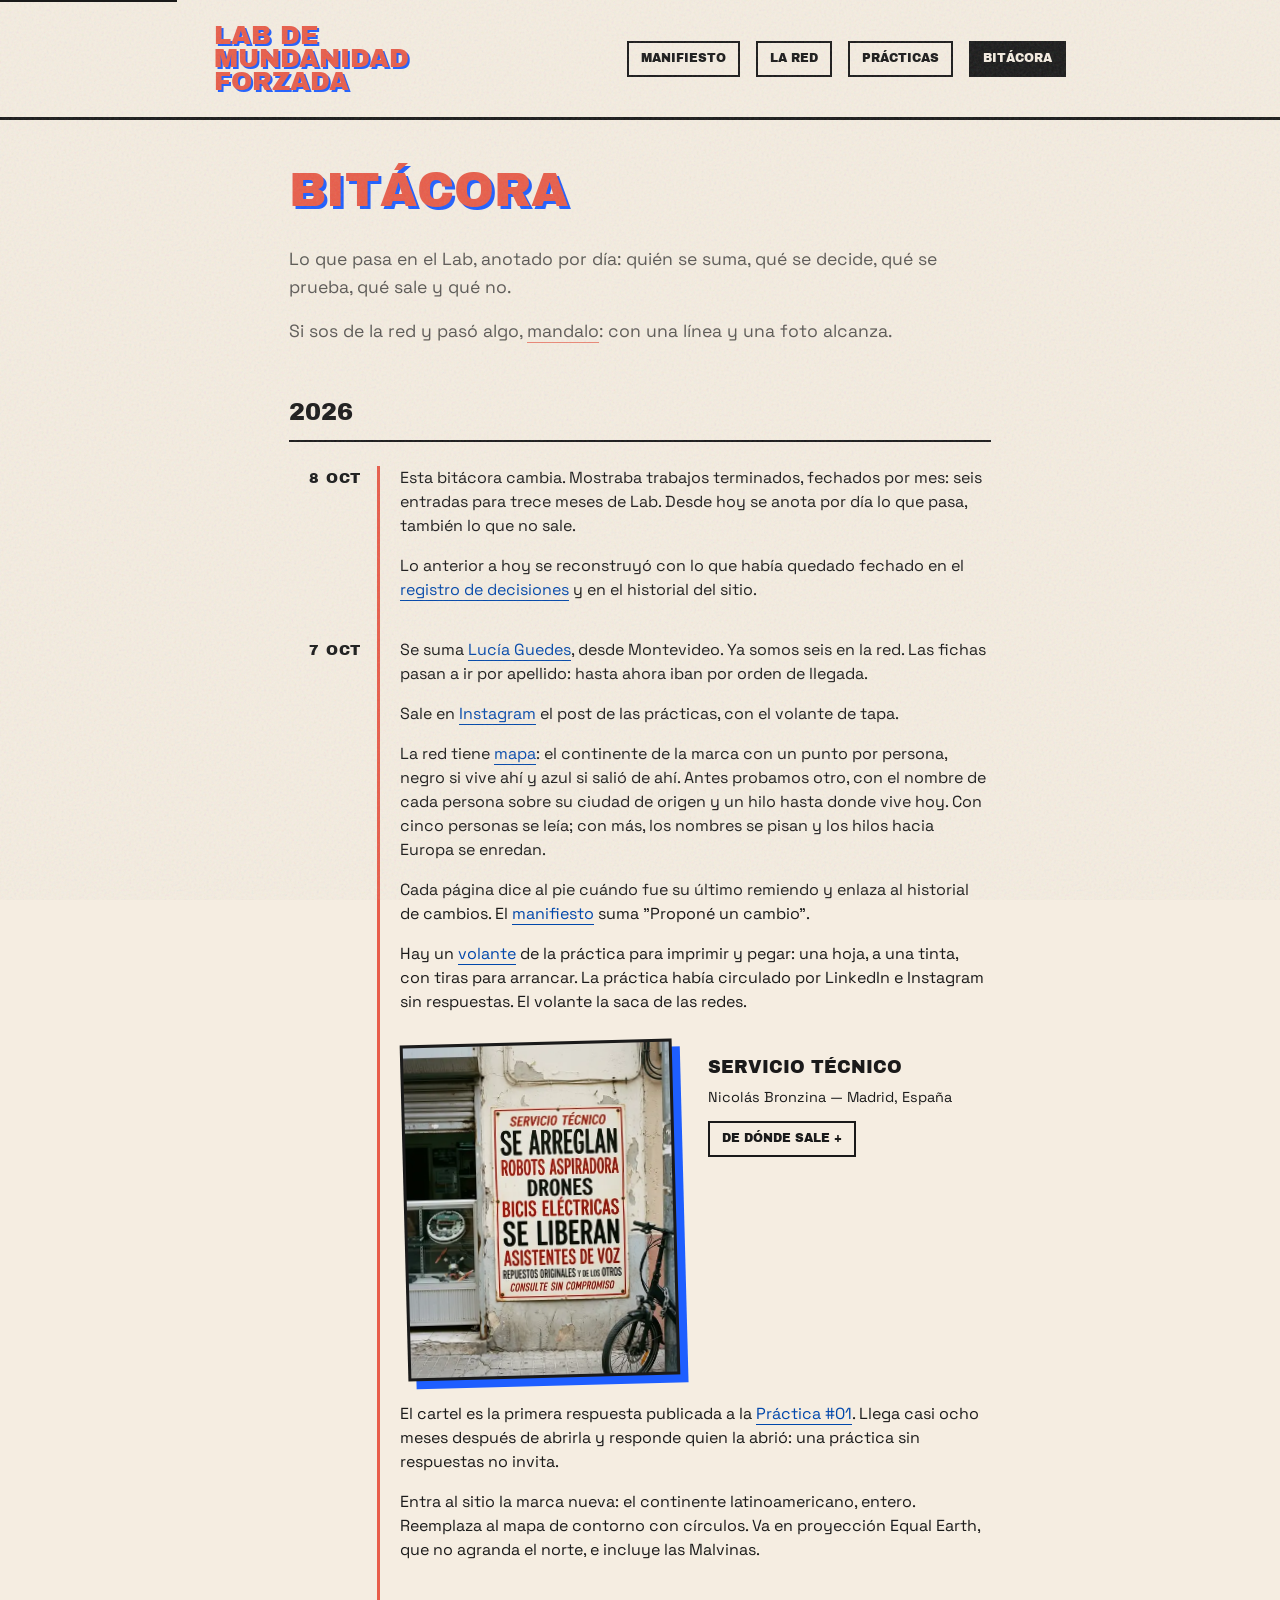
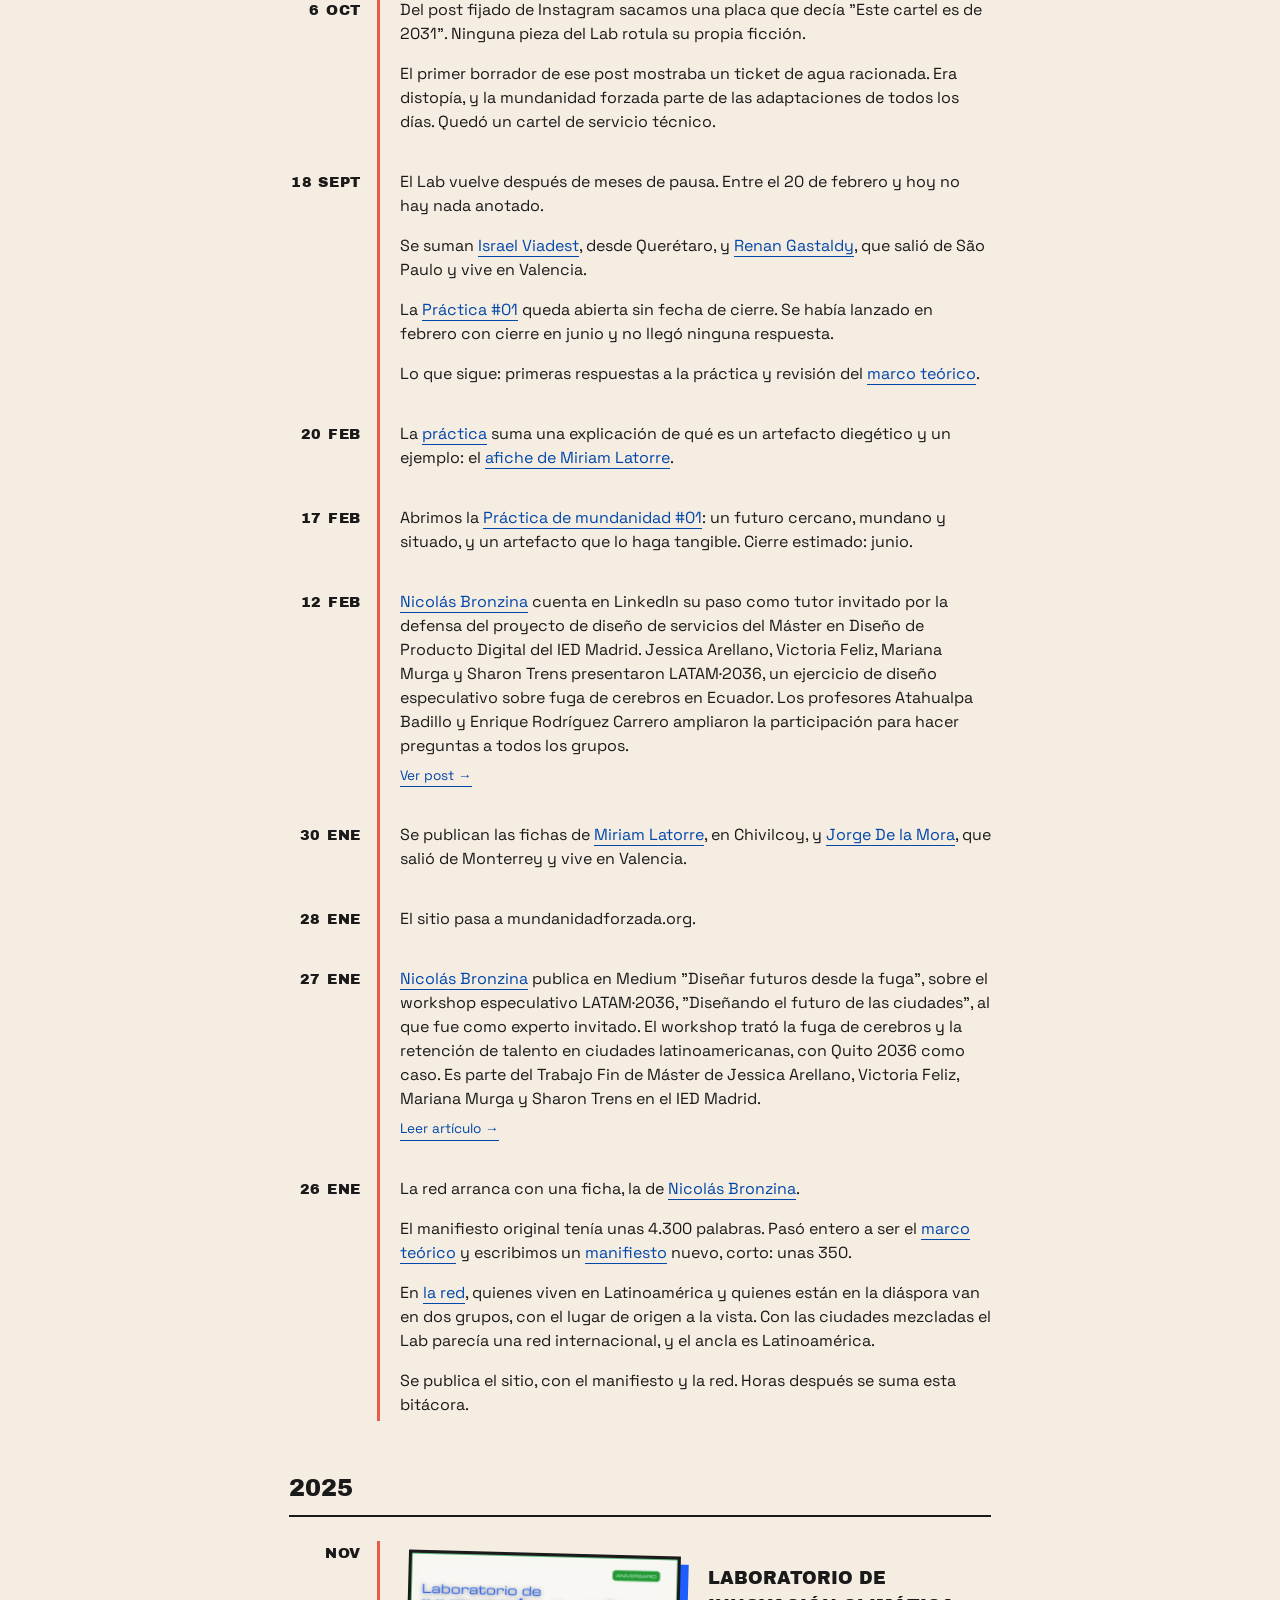
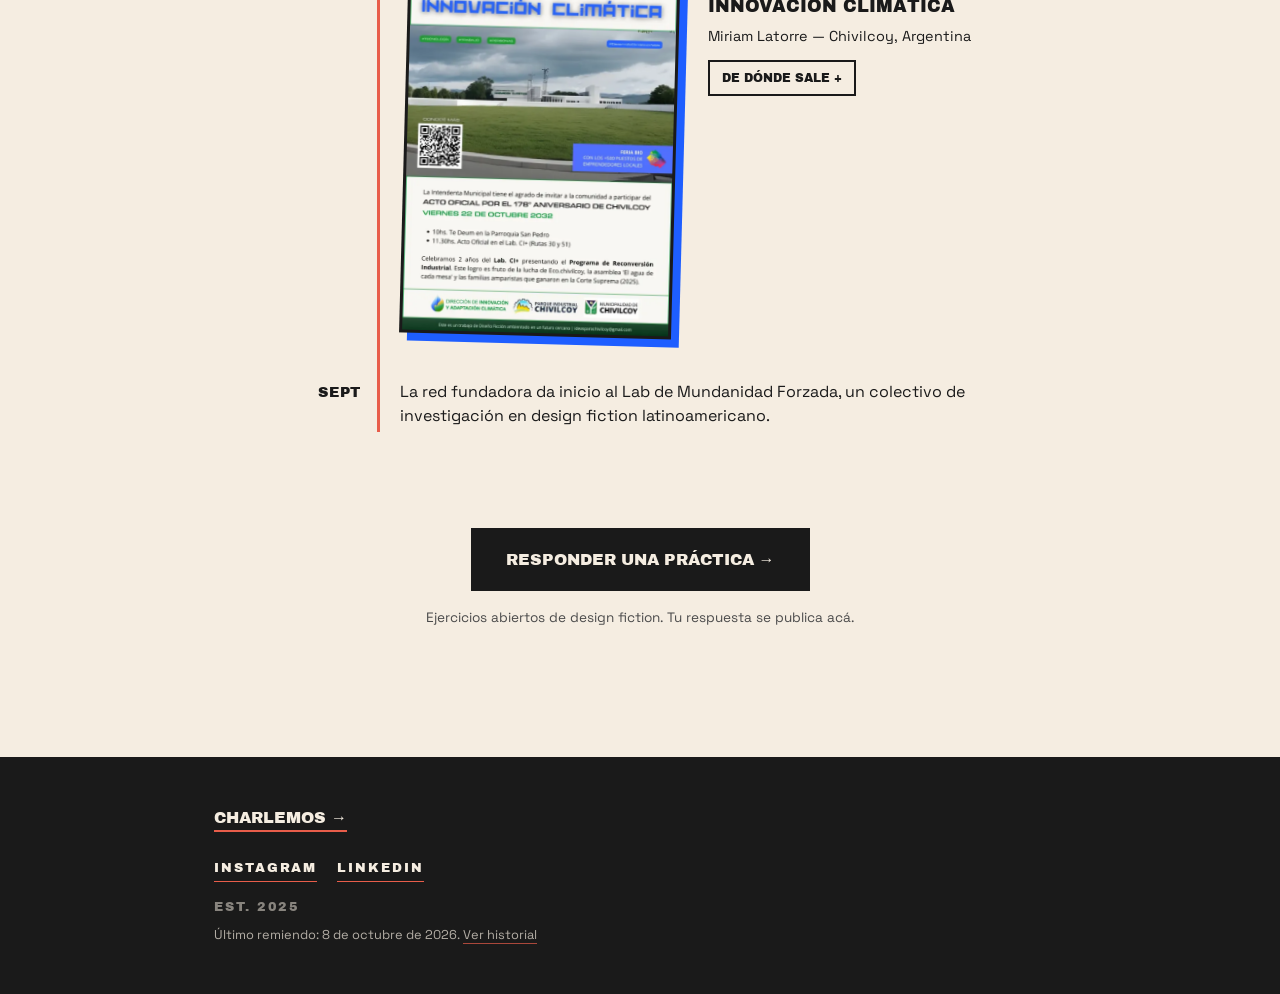
==== bitacora/index.html @ cafac3bc "feat: la bitácora pasa a ser un registro por día Hasta ahora mostraba trabajos terminados, fechados " ====
<!DOCTYPE html>
<html lang="es">
<head>
  <meta charset="UTF-8">
  <meta name="viewport" content="width=device-width, initial-scale=1.0">
  <meta name="robots" content="index, follow">
  <title>Bitácora — Lab de Mundanidad Forzada</title>
  <meta name="description" content="El registro del Lab de Mundanidad Forzada, día por día: quién se suma, qué se prueba, qué sale y qué no.">

  <!-- Canonical -->
  <link rel="canonical" href="https://mundanidadforzada.org/bitacora/">

  <!-- Open Graph -->
  <meta property="og:type" content="website">
  <meta property="og:url" content="https://mundanidadforzada.org/bitacora/">
  <meta property="og:title" content="Bitácora — Lab de Mundanidad Forzada">
  <meta property="og:description" content="El registro del Lab de Mundanidad Forzada, día por día: quién se suma, qué se prueba, qué sale y qué no.">
  <meta property="og:image" content="https://mundanidadforzada.org/og-image.png?v=4">
  <meta property="og:image:width" content="1200">
  <meta property="og:image:height" content="630">
  <meta property="og:image:alt" content="Lab de Mundanidad Forzada. Mirar hacia los lados, no hacia arriba.">

  <!-- Twitter -->
  <meta name="twitter:card" content="summary_large_image">
  <meta name="twitter:title" content="Bitácora — Lab de Mundanidad Forzada">
  <meta name="twitter:description" content="El registro del Lab de Mundanidad Forzada, día por día: quién se suma, qué se prueba, qué sale y qué no.">
  <meta name="twitter:image" content="https://mundanidadforzada.org/og-image.png?v=4">

  <!-- Favicon -->
  <link rel="icon" type="image/svg+xml" href="../favicon.svg">
  <link rel="icon" type="image/png" sizes="32x32" href="../favicon-32.png">
  <link rel="icon" type="image/png" sizes="16x16" href="../favicon-16.png">
  <link rel="apple-touch-icon" href="../apple-touch-icon.png">
  <meta name="theme-color" content="#E85D4A">
  <link rel="preload" href="../fonts/archivo-black-latin-400-normal.woff2" as="font" type="font/woff2" crossorigin>
  <link rel="preload" href="../fonts/space-grotesk-latin-400-normal.woff2" as="font" type="font/woff2" crossorigin>
  <link rel="stylesheet" href="../style.css?v=4">
</head>
<body class="pagina">
  <a href="#main" class="skip-link">Saltar al contenido</a>

  <div class="noise-overlay" aria-hidden="true"></div>

  <!-- HEADER COMPACTO -->
  <header class="site-header">
    <div class="container">
      <a href="/" class="logo">
        <span>Lab de</span>
        <span>Mundanidad</span>
        <span>Forzada</span>
      </a>
      <nav class="header-nav" aria-label="Principal">
        <a href="/manifiesto/">Manifiesto</a>
        <a href="/red/">La red</a>
        <a href="/practicas/">Prácticas</a>
        <a href="/bitacora/" aria-current="page">Bitácora</a>
      </nav>
    </div>
  </header>

  <!-- CONTENIDO -->
  <main id="main" class="pagina-contenido">
    <div class="container container-narrow">

      <h1 class="pagina-titulo">Bitácora</h1>
      <p class="pagina-intro">
        Lo que pasa en el Lab, anotado por día: quién se suma, qué se decide, qué se prueba, qué sale y qué no.
      </p>
      <p class="pagina-intro pagina-intro-sigue">
        Si sos de la red y pasó algo, <a href="mailto:nicolas.bronzina@gmail.com?subject=Para%20la%20bit%C3%A1cora">mandalo</a>: con una línea y una foto alcanza.
      </p>

      <!-- Cómo se anota: IMPRENTA.md, "Anotar en la bitácora".
           Lo más nuevo va arriba, también dentro de cada día. -->

      <!-- 2026 -->
      <section class="bitacora-year">
        <h2>2026</h2>

        <article class="bitacora-dia" id="2026-10-08">
          <h3 class="bitacora-fecha"><a href="#2026-10-08"><time datetime="2026-10-08"><span aria-hidden="true">8 oct</span> <span class="solo-lector">8 de octubre de 2026</span></time></a></h3>
          <ul class="bitacora-notas">
            <li class="bitacora-nota">Esta bitácora cambia. Mostraba trabajos terminados, fechados por mes: seis entradas para trece meses de Lab. Desde hoy se anota por día lo que pasa, también lo que no sale.</li>
            <li class="bitacora-nota">Lo anterior a hoy se reconstruyó con lo que había quedado fechado en el <a href="https://github.com/nbronzina/LAB/blob/HEAD/DECISIONS.md" target="_blank" rel="noopener noreferrer">registro de decisiones</a> y en el historial del sitio.</li>
          </ul>
        </article>

        <article class="bitacora-dia" id="2026-10-07">
          <h3 class="bitacora-fecha"><a href="#2026-10-07"><time datetime="2026-10-07"><span aria-hidden="true">7 oct</span> <span class="solo-lector">7 de octubre de 2026</span></time></a></h3>
          <ul class="bitacora-notas">
            <li class="bitacora-nota">Se suma <a href="/red/#lucia-guedes">Lucía Guedes</a>, desde Montevideo. Ya somos seis en la red. Las fichas pasan a ir por apellido: hasta ahora iban por orden de llegada.</li>
            <li class="bitacora-nota">Sale en <a href="https://www.instagram.com/labmundanidadforzada/" target="_blank" rel="noopener noreferrer">Instagram</a> el post de las prácticas, con el volante de tapa.</li>
            <li class="bitacora-nota">La red tiene <a href="/red/">mapa</a>: el continente de la marca con un punto por persona, negro si vive ahí y azul si salió de ahí. Antes probamos otro, con el nombre de cada persona sobre su ciudad de origen y un hilo hasta donde vive hoy. Con cinco personas se leía; con más, los nombres se pisan y los hilos hacia Europa se enredan.</li>
            <li class="bitacora-nota">Cada página dice al pie cuándo fue su último remiendo y enlaza al historial de cambios. El <a href="/manifiesto/">manifiesto</a> suma "Proponé un cambio".</li>
            <li class="bitacora-nota">Hay un <a href="/practicas/volante/">volante</a> de la práctica para imprimir y pegar: una hoja, a una tinta, con tiras para arrancar. La práctica había circulado por LinkedIn e Instagram sin respuestas. El volante la saca de las redes.</li>
            <li class="bitacora-artefacto" id="servicio-tecnico">
              <a href="../img/artefacto-servicio-tecnico.webp" class="artefacto-pieza">
                <img src="../img/artefacto-servicio-tecnico-640.webp" srcset="../img/artefacto-servicio-tecnico-480.webp 480w, ../img/artefacto-servicio-tecnico-640.webp 640w, ../img/artefacto-servicio-tecnico.webp 928w" sizes="(min-width: 700px) 17rem, 70vw" alt="Cartel pintado a mano en la pared de un servicio técnico: Se arreglan robots aspiradora, drones, bicis eléctricas. Se liberan asistentes de voz. Repuestos originales y de los otros. Consulte sin compromiso." width="640" height="794" loading="lazy" decoding="async">
              </a>
              <div class="artefacto-ficha">
                <h4 class="entry-title">Servicio técnico</h4>
                <p class="entry-author">Nicolás Bronzina — Madrid, España</p>
                <details class="artefacto-origen">
                  <summary>De dónde sale</summary>
                  <div class="entry-description">
                    <p>Cualquiera que haya caminado por una ciudad latinoamericana conoce ese tipo de cartel. Detrás hay alguien que arregla lo que se supone que no se arregla, con repuestos que consigue como puede.</p>
                    <p>Respuesta a la <a href="/practicas/">Práctica de mundanidad #01</a>. Imagen hecha con IA generativa.</p>
                  </div>
                </details>
              </div>
            </li>
            <li class="bitacora-nota">El cartel es la primera respuesta publicada a la <a href="/practicas/">Práctica #01</a>. Llega casi ocho meses después de abrirla y responde quien la abrió: una práctica sin respuestas no invita.</li>
            <li class="bitacora-nota">Entra al sitio la marca nueva: el continente latinoamericano, entero. Reemplaza al mapa de contorno con círculos. Va en proyección Equal Earth, que no agranda el norte, e incluye las Malvinas.</li>
          </ul>
        </article>

        <article class="bitacora-dia" id="2026-10-06">
          <h3 class="bitacora-fecha"><a href="#2026-10-06"><time datetime="2026-10-06"><span aria-hidden="true">6 oct</span> <span class="solo-lector">6 de octubre de 2026</span></time></a></h3>
          <ul class="bitacora-notas">
            <li class="bitacora-nota">Del post fijado de Instagram sacamos una placa que decía "Este cartel es de 2031". Ninguna pieza del Lab rotula su propia ficción.</li>
            <li class="bitacora-nota">El primer borrador de ese post mostraba un ticket de agua racionada. Era distopía, y la mundanidad forzada parte de las adaptaciones de todos los días. Quedó un cartel de servicio técnico.</li>
          </ul>
        </article>

        <article class="bitacora-dia" id="2026-09-18">
          <h3 class="bitacora-fecha"><a href="#2026-09-18"><time datetime="2026-09-18"><span aria-hidden="true">18 sept</span> <span class="solo-lector">18 de septiembre de 2026</span></time></a></h3>
          <ul class="bitacora-notas">
            <li class="bitacora-nota">El Lab vuelve después de meses de pausa. Entre el 20 de febrero y hoy no hay nada anotado.</li>
            <li class="bitacora-nota">Se suman <a href="/red/#israel-viadest">Israel Viadest</a>, desde Querétaro, y <a href="/red/#renan-gastaldy">Renan Gastaldy</a>, que salió de São Paulo y vive en Valencia.</li>
            <li class="bitacora-nota">La <a href="/practicas/">Práctica #01</a> queda abierta sin fecha de cierre. Se había lanzado en febrero con cierre en junio y no llegó ninguna respuesta.</li>
            <li class="bitacora-nota">Lo que sigue: primeras respuestas a la práctica y revisión del <a href="/marco/">marco teórico</a>.</li>
          </ul>
        </article>

        <article class="bitacora-dia" id="2026-02-20">
          <h3 class="bitacora-fecha"><a href="#2026-02-20"><time datetime="2026-02-20"><span aria-hidden="true">20 feb</span> <span class="solo-lector">20 de febrero de 2026</span></time></a></h3>
          <ul class="bitacora-notas">
            <li class="bitacora-nota">La <a href="/practicas/">práctica</a> suma una explicación de qué es un artefacto diegético y un ejemplo: el <a href="#laboratorio-de-innovacion-climatica">afiche de Miriam Latorre</a>.</li>
          </ul>
        </article>

        <article class="bitacora-dia" id="2026-02-17">
          <h3 class="bitacora-fecha"><a href="#2026-02-17"><time datetime="2026-02-17"><span aria-hidden="true">17 feb</span> <span class="solo-lector">17 de febrero de 2026</span></time></a></h3>
          <ul class="bitacora-notas">
            <li class="bitacora-nota">Abrimos la <a href="/practicas/">Práctica de mundanidad #01</a>: un futuro cercano, mundano y situado, y un artefacto que lo haga tangible. Cierre estimado: junio.</li>
          </ul>
        </article>

        <article class="bitacora-dia" id="2026-02-12">
          <h3 class="bitacora-fecha"><a href="#2026-02-12"><time datetime="2026-02-12"><span aria-hidden="true">12 feb</span> <span class="solo-lector">12 de febrero de 2026</span></time></a></h3>
          <ul class="bitacora-notas">
            <li class="bitacora-nota">
              <p><a href="/red/#nicolas-bronzina">Nicolás Bronzina</a> cuenta en LinkedIn su paso como tutor invitado por la defensa del proyecto de diseño de servicios del Máster en Diseño de Producto Digital del IED Madrid. Jessica Arellano, Victoria Feliz, Mariana Murga y Sharon Trens presentaron LATAM·2036, un ejercicio de diseño especulativo sobre fuga de cerebros en Ecuador. Los profesores Atahualpa Badillo y Enrique Rodríguez Carrero ampliaron la participación para hacer preguntas a todos los grupos.</p>
              <p><a href="https://www.linkedin.com/feed/update/urn:li:activity:7427811274014535680/" target="_blank" rel="noopener noreferrer" class="entry-link">Ver post →</a></p>
            </li>
          </ul>
        </article>

        <article class="bitacora-dia" id="2026-01-30">
          <h3 class="bitacora-fecha"><a href="#2026-01-30"><time datetime="2026-01-30"><span aria-hidden="true">30 ene</span> <span class="solo-lector">30 de enero de 2026</span></time></a></h3>
          <ul class="bitacora-notas">
            <li class="bitacora-nota">Se publican las fichas de <a href="/red/#miriam-latorre">Miriam Latorre</a>, en Chivilcoy, y <a href="/red/#jorge-de-la-mora">Jorge De la Mora</a>, que salió de Monterrey y vive en Valencia.</li>
          </ul>
        </article>

        <article class="bitacora-dia" id="2026-01-28">
          <h3 class="bitacora-fecha"><a href="#2026-01-28"><time datetime="2026-01-28"><span aria-hidden="true">28 ene</span> <span class="solo-lector">28 de enero de 2026</span></time></a></h3>
          <ul class="bitacora-notas">
            <li class="bitacora-nota">El sitio pasa a mundanidadforzada.org.</li>
          </ul>
        </article>

        <article class="bitacora-dia" id="2026-01-27">
          <h3 class="bitacora-fecha"><a href="#2026-01-27"><time datetime="2026-01-27"><span aria-hidden="true">27 ene</span> <span class="solo-lector">27 de enero de 2026</span></time></a></h3>
          <ul class="bitacora-notas">
            <li class="bitacora-nota">
              <p><a href="/red/#nicolas-bronzina">Nicolás Bronzina</a> publica en Medium "Diseñar futuros desde la fuga", sobre el workshop especulativo LATAM·2036, "Diseñando el futuro de las ciudades", al que fue como experto invitado. El workshop trató la fuga de cerebros y la retención de talento en ciudades latinoamericanas, con Quito 2036 como caso. Es parte del Trabajo Fin de Máster de Jessica Arellano, Victoria Feliz, Mariana Murga y Sharon Trens en el IED Madrid.</p>
              <p><a href="https://medium.com/@nbronzina/dise%C3%B1ar-futuros-desde-la-fuga-27548f831e36" target="_blank" rel="noopener noreferrer" class="entry-link">Leer artículo →</a></p>
            </li>
          </ul>
        </article>

        <article class="bitacora-dia" id="2026-01-26">
          <h3 class="bitacora-fecha"><a href="#2026-01-26"><time datetime="2026-01-26"><span aria-hidden="true">26 ene</span> <span class="solo-lector">26 de enero de 2026</span></time></a></h3>
          <ul class="bitacora-notas">
            <li class="bitacora-nota">La red arranca con una ficha, la de <a href="/red/#nicolas-bronzina">Nicolás Bronzina</a>.</li>
            <li class="bitacora-nota">El manifiesto original tenía unas 4.300 palabras. Pasó entero a ser el <a href="/marco/">marco teórico</a> y escribimos un <a href="/manifiesto/">manifiesto</a> nuevo, corto: unas 350.</li>
            <li class="bitacora-nota">En <a href="/red/">la red</a>, quienes viven en Latinoamérica y quienes están en la diáspora van en dos grupos, con el lugar de origen a la vista. Con las ciudades mezcladas el Lab parecía una red internacional, y el ancla es Latinoamérica.</li>
            <li class="bitacora-nota">Se publica el sitio, con el manifiesto y la red. Horas después se suma esta bitácora.</li>
          </ul>
        </article>

      </section>

      <!-- 2025: de este año quedó anotado el mes, no el día -->
      <section class="bitacora-year">
        <h2>2025</h2>

        <article class="bitacora-dia" id="2025-11">
          <h3 class="bitacora-fecha"><a href="#2025-11"><time datetime="2025-11"><span aria-hidden="true">Nov</span> <span class="solo-lector">Noviembre de 2025</span></time></a></h3>
          <ul class="bitacora-notas">
            <li class="bitacora-artefacto" id="laboratorio-de-innovacion-climatica">
              <a href="../img/ejemplo-practica-miriam.webp" class="artefacto-pieza" style="--giro: 1.5deg">
                <img src="../img/ejemplo-practica-miriam-640.webp" srcset="../img/ejemplo-practica-miriam-640.webp 640w, ../img/ejemplo-practica-miriam.webp 1060w" sizes="(min-width: 700px) 17rem, 70vw" alt="Afiche municipal: Laboratorio de Innovación Climática. Invitación al acto oficial por el 178° aniversario de Chivilcoy, viernes 22 de octubre de 2032." width="1060" height="1500" loading="lazy" decoding="async">
              </a>
              <div class="artefacto-ficha">
                <h4 class="entry-title">Laboratorio de Innovación Climática</h4>
                <p class="entry-author">Miriam Latorre — Chivilcoy, Argentina</p>
                <details class="artefacto-origen">
                  <summary>De dónde sale</summary>
                  <div class="entry-description">
                    <p class="artefacto-origen-titulo">¿Qué pasaría si... Chivilcoy tuviera un Laboratorio de Innovación Climática?</p>
                    <p>Prototipo diegético especulando un futuro cercano (2032) donde la crisis del arsénico en el agua transformó a Chivilcoy en laboratorio de innovación climática. Incluye cartel ficticio y <a href="https://sites.google.com/view/labicchivilcoy/inicio" target="_blank" rel="noopener noreferrer">sitio web del Lab IC+</a>.</p>
                    <a href="https://www.linkedin.com/pulse/qué-pasaría-si-chivilcoy-tuviera-un-laboratorio-de-miriam-latorre-sslqe/" target="_blank" rel="noopener noreferrer" class="entry-link">Ver proyecto →</a>
                  </div>
                </details>
              </div>
            </li>
          </ul>
        </article>

        <article class="bitacora-dia" id="2025-09">
          <h3 class="bitacora-fecha"><a href="#2025-09"><time datetime="2025-09"><span aria-hidden="true">Sept</span> <span class="solo-lector">Septiembre de 2025</span></time></a></h3>
          <ul class="bitacora-notas">
            <li class="bitacora-nota">La red fundadora da inicio al Lab de Mundanidad Forzada, un colectivo de investigación en design fiction latinoamericano.</li>
          </ul>
        </article>

      </section>

      <!-- CTA PRÁCTICAS -->
      <section class="cta-cierre">
        <a href="/practicas/" class="cta-link">
          Responder una práctica →
        </a>
        <p class="cta-descripcion">
          Ejercicios abiertos de design fiction. Tu respuesta se publica acá.
        </p>
      </section>

    </div>
  </main>

  <!-- FOOTER -->
  <footer class="site-footer">
    <div class="container">
      <a href="mailto:nicolas.bronzina@gmail.com" class="footer-cta">Charlemos →</a>
      <p class="footer-redes">
        <a href="https://www.instagram.com/labmundanidadforzada/" target="_blank" rel="noopener noreferrer">Instagram</a>
        <a href="https://www.linkedin.com/company/108845994/" target="_blank" rel="noopener noreferrer">LinkedIn</a>
      </p>
      <p class="fundacion">Est. 2025</p>
      <p class="remiendo">Último remiendo: <time datetime="2026-10-08">8 de octubre de 2026</time>. <a href="https://github.com/nbronzina/LAB/commits/HEAD/bitacora/index.html">Ver historial</a></p>
    </div>
  </footer>

</body>
</html>
---- style.css ----
/* ============================================
   LAB DE MUNDANIDAD FORZADA
   Estética low-tech / señalética vernácula

   Una sola hoja, sin paso de build. Orden: variables,
   fuentes, base, piezas compartidas, cada página, impresión.
   ============================================ */

:root {
  --coral: #E85D4A;
  --coral-dark: #C94A3A;
  --azul-electrico: #1E5EFF;
  --azul-link: #0047AB;
  --crema: #F5EDE1;
  --crema-sucia: #E8DFD0;
  --negro: #1A1A1A;
  --gris: #4A4A4A;
  --amarillo-aviso: #F2C94C;

  --display: 'Archivo Black', sans-serif;
  --texto: 'Space Grotesk', sans-serif;
}

/* ============================================
   FONTS (local, no Google Fonts)
   ============================================ */

/* Archivo Black tiene un solo peso. El rango evita que el navegador
   le invente una negrita encima en h1, h2, h3 y strong. */
@font-face {
  font-family: 'Archivo Black';
  src: url('fonts/archivo-black-latin-400-normal.woff2') format('woff2');
  font-weight: 400 900;
  font-style: normal;
  font-display: swap;
}

@font-face {
  font-family: 'Space Grotesk';
  src: url('fonts/space-grotesk-latin-400-normal.woff2') format('woff2');
  font-weight: 400;
  font-style: normal;
  font-display: swap;
}

@font-face {
  font-family: 'Space Grotesk';
  src: url('fonts/space-grotesk-latin-500-normal.woff2') format('woff2');
  font-weight: 500;
  font-style: normal;
  font-display: swap;
}

@font-face {
  font-family: 'Space Grotesk';
  src: url('fonts/space-grotesk-latin-700-normal.woff2') format('woff2');
  font-weight: 700;
  font-style: normal;
  font-display: swap;
}

/* ============================================
   BASE
   ============================================ */
*, *::before, *::after {
  box-sizing: border-box;
  margin: 0;
  padding: 0;
}

/* 16px fijo y no 100%: con una letra más grande configurada en el navegador,
   el logo, los títulos y la grilla de la bitácora se cortan. El zoom funciona. */
html {
  font-size: 16px;
  scroll-behavior: smooth;
}

@media (prefers-reduced-motion: reduce) {
  html {
    scroll-behavior: auto;
  }
}

body {
  font-family: var(--texto);
  background-color: var(--crema);
  color: var(--negro);
  line-height: 1.6;
  position: relative;
  min-height: 100vh;
  overflow-x: hidden;
}

/* Saltar al contenido: aparece al llegar con el teclado */
.skip-link {
  position: absolute;
  top: -40px;
  left: 0;
  background: var(--negro);
  color: var(--crema);
  padding: 8px 16px;
  z-index: 10000;
  text-decoration: none;
  font-weight: 500;
}

.skip-link:focus {
  top: 0;
}

/* Texto solo para lectores de pantalla */
.solo-lector {
  position: absolute;
  width: 1px;
  height: 1px;
  overflow: hidden;
  clip-path: inset(50%);
  white-space: nowrap;
}

/* El foco se marca al llegar con el teclado, no con el mouse.
   En un campo de formulario, siempre. */
a:focus-visible,
button:focus-visible,
summary:focus-visible,
input:focus,
textarea:focus,
select:focus {
  outline: 2px solid var(--azul-electrico);
  outline-offset: 2px;
}

/* Ruido de impresión: overlay sobre todo el sitio */
.noise-overlay {
  position: fixed;
  inset: 0;
  opacity: 0.12;
  pointer-events: none;
  z-index: 9999;
  background-image: url("data:image/svg+xml,%3Csvg viewBox='0 0 400 400' xmlns='http://www.w3.org/2000/svg'%3E%3Cfilter id='n'%3E%3CfeTurbulence type='fractalNoise' baseFrequency='0.9' numOctaves='4' stitchTiles='stitch'/%3E%3C/filter%3E%3Crect width='100%25' height='100%25' filter='url(%23n)'/%3E%3C/svg%3E");
}

.container {
  max-width: 900px;
  margin: 0 auto;
  padding: 0 1.5rem;
}

/* Más angosto, para leer */
.container-narrow {
  max-width: 750px;
}

/* ============================================
   PIEZAS COMPARTIDAS
   Lo que usa más de una página. Si se cambia acá,
   cambia en todas.
   ============================================ */

/* --- Header de las páginas internas --- */
.site-header {
  padding: 1.5rem 0;
  border-bottom: 3px solid var(--negro);
}

.site-header .container {
  display: flex;
  align-items: center;
  gap: 2rem;
  flex-wrap: wrap;
}

/* El logo chico. El de la home es .poster-logo */
.logo {
  display: flex;
  flex-direction: column;
  font-family: var(--display);
  font-size: clamp(1.2rem, 4vw, 1.6rem);
  line-height: 0.9;
  text-transform: uppercase;
  text-decoration: none;
  color: var(--coral);
  text-shadow: 2px 2px 0 var(--azul-electrico);
}

.header-nav {
  display: flex;
  gap: 1rem;
  flex-wrap: wrap;
  margin-left: auto;
}

/* --- Recuadro: caja de borde negro ---
   Los links del header y "De dónde sale" en la bitácora */
.header-nav a,
.artefacto-origen summary {
  font-family: var(--display);
  font-size: 0.75rem;
  text-transform: uppercase;
  color: var(--negro);
  padding: 0.4rem 0.75rem;
  border: 2px solid var(--negro);
  transition: background-color 0.15s ease;
}

.header-nav a {
  text-decoration: none;
}

.header-nav a:hover,
.artefacto-origen summary:hover {
  background-color: var(--amarillo-aviso);
}

/* Marcado: la página actual ("page"), la sección de una subpágina ("true")
   y, en la bitácora, el contexto abierto */
.header-nav a[aria-current="page"],
.header-nav a[aria-current="true"],
.artefacto-origen[open] summary {
  background-color: var(--negro);
  color: var(--crema);
}

@media (max-width: 600px) {
  .site-header .container {
    flex-direction: column;
    align-items: flex-start;
    gap: 1rem;
  }

  .header-nav {
    gap: 0.5rem;
  }

  .header-nav a {
    font-size: 0.65rem;
    padding: 0.3rem 0.5rem;
  }
}

/* --- Footer de las páginas internas --- */
.site-footer {
  background-color: var(--negro);
  color: var(--crema);
  padding: 3rem 0;
  margin-top: 2rem;
}

/* "Charlemos →". También va en el footer del poster */
.footer-cta {
  font-family: var(--display);
  font-size: 1rem;
  text-transform: uppercase;
  color: var(--crema);
  text-decoration: none;
  border-bottom: 2px solid var(--coral);
  padding-bottom: 0.25rem;
  transition: border-color 0.15s ease;
}

.footer-cta:hover {
  border-color: var(--azul-electrico);
}

/* Redes del Lab: Instagram y LinkedIn. Van en el footer de todas las páginas,
   también en el del poster. El subrayado es el del link de nota. */
.footer-redes {
  display: flex;
  flex-wrap: wrap;
  gap: 0 1.25rem;
  font-family: var(--display);
  font-size: 0.8rem;
  text-transform: uppercase;
  letter-spacing: 0.15em;
}

.site-footer .footer-redes {
  margin-top: 1.25rem;
}

/* Con el aire de arriba cada link mide más de 24 px de alto: se toca bien con el dedo */
.footer-redes a {
  padding: 0.45rem 0 0.2rem;
}

.fundacion {
  font-family: var(--display);
  font-size: 0.8rem;
  text-transform: uppercase;
  letter-spacing: 0.15em;
  color: var(--crema);
  opacity: 0.5;
  margin-top: 1.5rem;
}

.footer-redes + .fundacion {
  margin-top: 0.9rem;
}

/* Remiendo a la vista: cuándo se tocó la página por última vez
   y dónde mirar qué cambió. La fecha se actualiza a mano con cada cambio. */
.remiendo {
  font-size: 0.8rem;
  color: var(--crema);
  opacity: 0.7;
  margin-top: 0.5rem;
}

/* --- Links --- */

/* Subrayado coral, del color del texto que lo rodea: notas y pies */
.remiendo a,
.documento-nota a,
.pagina-intro a,
.footer-redes a,
.poster-footer a {
  color: inherit;
  text-decoration: none;
  border-bottom: 1px solid var(--coral);
}

.remiendo a:hover,
.documento-nota a:hover,
.pagina-intro a:hover,
.footer-redes a:hover,
.poster-footer a:hover {
  border-color: var(--azul-electrico);
}

/* Azul y subrayado: links dentro de un texto */
.entry-description a,
.entry-link,
.bitacora-nota a,
.practica-como-funciona a,
.practica-cta-alt a,
.volante-acciones a,
.volante-foto a,
.practitioner-link {
  color: var(--azul-link);
  text-decoration: none;
  border-bottom: 1px solid var(--azul-link);
}

.entry-description a:hover,
.entry-link:hover,
.bitacora-nota a:hover,
.practica-como-funciona a:hover,
.practica-cta-alt a:hover,
.volante-acciones a:hover,
.volante-foto a:hover {
  color: var(--negro);
  border-color: var(--negro);
}

.practitioner-link:hover {
  color: var(--coral-dark);
  border-color: var(--coral-dark);
}

/* --- Botón sticker: caja amarilla con sombra negra ---
   Links del poster, "Imprimir" del volante y sticker del mapa.
   Tamaño, giro y movimiento van en cada uno. */
.poster-tag,
.volante-imprimir,
.red-mapa-sumate {
  font-family: var(--display);
  text-transform: uppercase;
  text-decoration: none;
  color: var(--negro);
  background-color: var(--amarillo-aviso);
  border: 3px solid var(--negro);
  box-shadow: 4px 4px 0 var(--negro);
  transition: transform 0.15s ease, box-shadow 0.15s ease;
}

.poster-tag:hover,
.volante-imprimir:hover,
.red-mapa-sumate:hover {
  box-shadow: 6px 6px 0 var(--negro);
}

/* --- Pieza pegada: un artefacto, como una foto pegada sobre el papel ---
   .artefacto-pieza en la bitácora y en prácticas; .poster-artefacto en la home. */
.artefacto-pieza,
.poster-artefacto {
  position: relative;
  display: block;
  transition: transform 0.15s ease;
}

.artefacto-pieza::before,
.poster-artefacto::before {
  content: '';
  position: absolute;
  inset: 0;
  background-color: var(--azul-electrico);
  transform: translate(8px, 8px);
  z-index: -1;
}

.artefacto-pieza img,
.poster-artefacto img {
  display: block;
  width: 100%;
  height: auto;
  border: 3px solid var(--negro);
}

/* --giro: hacia qué lado va inclinada. Al pasar el cursor se endereza */
.artefacto-pieza {
  margin-left: 0.25rem;
  transform: rotate(var(--giro, -1.5deg));
}

.artefacto-pieza:hover {
  transform: rotate(0deg);
}

/* --- Página de lista: bitácora, prácticas y volante ---
   El footer queda abajo aunque el contenido sea corto (el alto mínimo viene de body). */
.pagina {
  display: flex;
  flex-direction: column;
}

.pagina-contenido {
  padding: 2rem 0 4rem;
  flex: 1;
}

/* También es el título de la red */
.pagina-titulo {
  font-family: var(--display);
  font-size: clamp(2rem, 6vw, 3rem);
  color: var(--coral);
  text-shadow: 3px 3px 0 var(--azul-electrico);
  text-transform: uppercase;
  margin-bottom: 1rem;
}

.pagina-intro {
  font-size: 1.1rem;
  opacity: 0.7;
  margin-bottom: 3rem;
}

/* Segundo párrafo de la introducción: se pega al primero */
.pagina-intro-sigue {
  margin-top: -2rem;
}

/* --- Cierre con llamado: al final del manifiesto y de la bitácora --- */
.cta-cierre {
  margin-top: 4rem;
  padding: 2rem 0;
  text-align: center;
}

.cta-cierre .cta-link {
  font-family: var(--display);
  font-size: 1rem;
  text-transform: uppercase;
  text-decoration: none;
  display: inline-block;
  padding: 1rem 2rem;
  background-color: var(--negro);
  color: var(--crema);
  border: 3px solid var(--negro);
  transition: background-color 0.15s ease, border-color 0.15s ease;
}

.cta-cierre .cta-link:hover {
  background-color: var(--azul-electrico);
  border-color: var(--azul-electrico);
}

.cta-cierre .cta-descripcion {
  margin-top: 1rem;
  font-size: 0.85rem;
  color: var(--gris);
}

/* ============================================
   HOME POSTER
   Una sola pantalla, máximo impacto.
   La 404 usa el mismo poster.
   ============================================ */
.home-poster {
  min-height: 100vh;
  min-height: 100dvh;
  display: flex;
  flex-direction: column;
}

.poster {
  flex: 1;
  display: flex;
  flex-direction: column;
  justify-content: center;
  align-items: flex-start;
  padding: 2rem;
  padding-left: 10vw;
  gap: 2rem;
}

/* Logo gigante. El tamaño sale del ancho: "MUNDANIDAD" mide 7.64em
   y tiene que entrar entera entre el margen izquierdo (10vw) y el derecho. */
.poster-logo {
  font-family: var(--display);
  font-size: clamp(2.6rem, calc(11.3vw - 5px), 10rem);
  color: var(--coral);
  text-shadow: 6px 6px 0 var(--azul-electrico);
  line-height: 0.85;
  text-transform: uppercase;
  display: flex;
  flex-direction: column;
}

.poster-logo span:nth-child(2) {
  margin-left: 0.3em;
}

.poster-logo span:nth-child(3) {
  margin-left: 0.6em;
}

/* Declaración */
.poster-declaracion {
  font-family: var(--display);
  font-size: clamp(1.4rem, 4vw, 2.2rem);
  text-transform: uppercase;
  line-height: 1.1;
  max-width: 600px;
}

/* Frase */
.poster-frase {
  font-size: clamp(1rem, 3vw, 1.4rem);
  font-weight: 500;
  max-width: 500px;
  line-height: 1.5;
  margin-top: -1rem;
  opacity: 0.7;
}

/* Links como tags. Caja amarilla: ver "Botón sticker" */
.poster-links {
  display: flex;
  gap: 1rem;
  flex-wrap: wrap;
}

.poster-tag {
  font-size: clamp(0.9rem, 2.5vw, 1.1rem);
  padding: 0.75rem 1.25rem;
}

/* El primero y el último van en negro: Manifiesto y Bitácora */
.poster-tag:first-child,
.poster-tag:last-child {
  background-color: var(--negro);
  color: var(--crema);
}

.poster-tag:first-child {
  transform: rotate(-1deg);
}

.poster-tag:last-child {
  transform: rotate(1.5deg);
}

.poster-tag:hover {
  transform: rotate(0deg) translate(-2px, -2px);
}

/* Footer mínimo */
.poster-footer {
  padding: 1.5rem 2rem 1.5rem 10vw;
  display: flex;
  justify-content: space-between;
  align-items: center;
  font-size: 0.9rem;
  opacity: 0.7;
}

.poster-est {
  font-family: var(--display);
  font-size: 0.75rem;
  text-transform: uppercase;
  letter-spacing: 0.1em;
}

.poster-remiendo {
  font-size: 0.8rem;
}

/* Las redes, del tamaño de "Est. 2025". Con el mismo aire arriba y abajo el texto
   queda a la altura del de sus vecinos, y el link no es más alto que "Charlemos":
   el footer mide lo mismo que antes de tenerlas. */
.poster-footer .footer-redes {
  font-size: 0.75rem;
  letter-spacing: 0.1em;
}

.poster-footer .footer-redes a {
  padding: 0.3rem 0;
}

/* El último artefacto de la bitácora, pegado en el poster.
   Sin epígrafe: los artefactos no se explican. */
.poster-artefacto {
  align-self: flex-end;
  width: min(50%, 12rem);
  margin: 0.5rem 0.75rem 0 0;
  transform: rotate(2deg);
}

.poster-artefacto::before {
  transition: transform 0.15s ease;
}

.poster-artefacto:hover {
  transform: rotate(0deg) translate(-2px, -2px);
}

.poster-artefacto:hover::before {
  transform: translate(11px, 11px);
}

/* Con lugar a la derecha, va abajo a la derecha y el poster sigue en una pantalla */
@media (min-width: 1000px) {
  .poster {
    position: relative;
  }

  .poster-artefacto {
    position: absolute;
    right: 2.5rem;
    bottom: 1.5rem;
    width: clamp(11rem, min(18vw, 29vh), 17rem);
    margin: 0;
  }
}

@media (max-width: 600px) {
  .poster {
    padding: 1.5rem;
    justify-content: flex-start;
    padding-top: 10vh;
  }

  .poster-logo {
    font-size: clamp(2rem, calc(13.1vw - 5px), 3.5rem);
    text-shadow: 4px 4px 0 var(--azul-electrico);
  }

  .poster-logo span:nth-child(2),
  .poster-logo span:nth-child(3) {
    margin-left: 0;
  }

  .poster-footer {
    padding: 1.5rem;
    flex-direction: column;
    gap: 0.5rem;
    text-align: center;
  }
}

/* Entre 601 y 960 px la fila del footer no entra entera:
   el remiendo baja a un segundo renglón. */
@media (min-width: 601px) and (max-width: 960px) {
  .poster-footer {
    flex-wrap: wrap;
    row-gap: 0.5rem;
  }

  .poster-remiendo {
    order: 1;
    flex-basis: 100%;
  }
}

/* ============================================
   DOCUMENTO
   Manifiesto y marco teórico: páginas de lectura
   larga, más sobrias.
   ============================================ */
.documento {
  padding-bottom: 4rem;
}

.documento-titulo {
  font-family: var(--display);
  font-size: clamp(2.5rem, 8vw, 4rem);
  color: var(--coral);
  text-shadow: 4px 4px 0 var(--azul-electrico);
  text-transform: uppercase;
  margin-top: 3rem;
  margin-bottom: 0.5rem;
  transform: rotate(-1deg);
  display: inline-block;
}

.documento-nota {
  opacity: 0.7;
  padding-left: 0.5rem;
  border-left: 3px solid var(--coral);
}

.documento-seccion {
  margin-bottom: 4rem;
}

/* Texto corrido */
.documento h2 {
  font-family: var(--display);
  font-size: clamp(1.5rem, 4vw, 2rem);
  color: var(--coral);
  text-shadow: 2px 2px 0 var(--azul-electrico);
  text-transform: uppercase;
  margin-bottom: 1.5rem;
  padding-bottom: 0.5rem;
  border-bottom: 3px solid var(--negro);
}

.documento h3 {
  font-family: var(--display);
  font-size: 1.1rem;
  text-transform: uppercase;
  margin-top: 2rem;
  margin-bottom: 1rem;
}

.documento p {
  font-size: 1.1rem;
  line-height: 1.8;
  margin-bottom: 1.25rem;
}

.subtitulo-seccion {
  font-style: italic;
  font-weight: 500;
  margin-top: -1rem;
}

.documento blockquote {
  font-family: var(--display);
  font-size: clamp(1.3rem, 4vw, 1.8rem);
  color: var(--negro);
  background-color: var(--amarillo-aviso);
  padding: 1.5rem 2rem;
  margin: 2rem 0;
  border-left: 6px solid var(--negro);
  transform: rotate(-0.5deg);
}

.documento ul {
  margin: 1.5rem 0;
  list-style: none;
}

.documento ul li {
  font-size: 1.05rem;
  line-height: 1.7;
  padding: 0.5rem 0 0.5rem 1.5rem;
  border-left: 3px solid var(--azul-electrico);
  margin-bottom: 0.5rem;
}

/* Manifiesto: los cuatro pilares, en corto.
   Van después de .documento h3 y .documento p: pesan lo mismo y gana el orden. */
.pilar-card {
  color: var(--negro);
  background-color: var(--crema-sucia);
  border-left: 4px solid var(--coral);
  padding: 1.5rem;
  margin-bottom: 1rem;
}

.pilar-card h3 {
  font-family: var(--display);
  font-size: 1rem;
  text-transform: uppercase;
  margin-bottom: 0.5rem;
}

.pilar-card p {
  font-size: 1rem;
  line-height: 1.6;
  margin: 0;
}

/* Manifiesto: marcos y principios, una caja por ítem */
.marcos-lista li,
.principios-lista li {
  color: var(--negro);
  background-color: var(--crema-sucia);
}

.marcos-lista li strong,
.principios-lista li strong {
  font-family: var(--display);
  font-size: 1rem;
  text-transform: uppercase;
  color: var(--negro);
}

.marcos-lista {
  display: flex;
  flex-direction: column;
  gap: 1.25rem;
}

/* Marco teórico: pilar extendido */
.pilar-extendido {
  background-color: var(--crema-sucia);
  padding: 1.5rem;
  margin-bottom: 2rem;
  border-left: 5px solid var(--coral);
}

.pilar-extendido h3,
.marco-extendido h3 {
  margin-top: 0;
}

/* Marco teórico: cada autor, en negro */
.marco-extendido {
  margin-bottom: 2rem;
  padding: 1.5rem;
  background-color: var(--negro);
  color: var(--crema);
}

.marco-extendido h3 {
  color: var(--amarillo-aviso);
}

.marco-extendido strong {
  color: var(--coral);
}

/* Manifiesto: cierre */
.documento-cierre {
  margin-top: 4rem;
  padding-top: 2rem;
  border-top: 3px solid var(--negro);
}

/* Marco teórico: volver arriba */
.volver-arriba {
  display: inline-block;
  margin-top: 3rem;
  font-family: var(--display);
  font-size: 0.85rem;
  text-transform: uppercase;
  color: var(--negro);
  text-decoration: none;
  border-bottom: 2px solid var(--coral);
  padding-bottom: 0.25rem;
  transition: border-color 0.15s ease;
}

.volver-arriba:hover {
  border-color: var(--azul-electrico);
}

@media (max-width: 600px) {
  .documento-titulo {
    transform: none;
    margin-top: 2rem;
  }

  .documento h2 {
    text-shadow: 1px 1px 0 var(--azul-electrico);
  }

  .pilar-extendido,
  .marco-extendido {
    padding: 1rem;
  }

  .documento blockquote {
    transform: none;
    padding: 1rem 1.25rem;
  }
}

/* ============================================
   RED - Fichas
   ============================================ */
.red-content {
  padding-bottom: 4rem;
}

.red-encabezado .pagina-titulo {
  margin-top: 3rem;
}

.red-intro-texto {
  font-size: 1.1rem;
  line-height: 1.7;
  margin-bottom: 3rem;
  max-width: 600px;
}

.practitioners-grupo {
  margin-bottom: 3rem;
}

.practitioners-grupo-titulo {
  font-family: var(--display);
  font-size: 1.2rem;
  text-transform: uppercase;
  letter-spacing: 0.1em;
  color: var(--crema);
  background-color: var(--negro);
  padding: 0.5rem 1rem;
  display: inline-block;
  margin-bottom: 1.5rem;
}

/* Una ficha. scroll-margin: aire arriba cuando se llega desde el mapa */
.practitioner-card {
  display: flex;
  gap: 1.5rem;
  padding: 1.5rem;
  color: var(--negro);
  background-color: var(--crema-sucia);
  border-left: 4px solid var(--coral);
  margin-bottom: 1rem;
  scroll-margin-top: 1.5rem;
}

.practitioner-card:target {
  box-shadow: 8px 8px 0 var(--azul-electrico);
}

.practitioner-foto img {
  width: 80px;
  height: 80px;
  object-fit: cover;
  border: 3px solid var(--negro);
}

.practitioner-nombre {
  font-family: var(--display);
  font-size: 1.1rem;
  text-transform: uppercase;
  margin-bottom: 0.25rem;
}

.practitioner-ubicacion,
.practitioner-role {
  font-size: 0.9rem;
  font-weight: 500;
  margin-bottom: 0.5rem;
}

.practitioner-bio {
  font-size: 0.95rem;
  line-height: 1.5;
}

.practitioner-link {
  display: inline-block;
  margin-top: 0.5rem;
  font-size: 0.85rem;
}

/* Diáspora: el azul es el color del desplazamiento.
   Rótulo, borde de las fichas y puntos del mapa van en azul. */
.practitioners-grupo--diaspora .practitioners-grupo-titulo {
  background-color: var(--azul-electrico);
}

.practitioners-grupo--diaspora .practitioner-card {
  border-left-color: var(--azul-electrico);
}

/* Sumarse a la red */
.red-cta {
  margin-top: 4rem;
  padding: 2rem 0;
  text-align: center;
}

.red-cta-link {
  font-family: var(--display);
  font-size: 1.25rem;
  text-transform: uppercase;
  color: var(--negro);
  text-decoration: none;
  border-bottom: 3px solid var(--coral);
  padding-bottom: 0.25rem;
  transition: border-color 0.15s ease;
}

.red-cta-link:hover {
  border-color: var(--azul-electrico);
}

@media (max-width: 600px) {
  .practitioner-card {
    flex-direction: column;
    gap: 1rem;
  }
}

/* ============================================
   RED - Mapa
   El continente de la marca usado como mapa
   (Equal Earth, 76° O). Un punto por persona,
   sin nombres ni líneas: aguanta que la red
   crezca. Encuadre en unidades de la marca L:
   x -20 a 750, y -20 a 1036. Cada ciudad va
   con --x / --y en % de ese encuadre.
   Cómo sumar un punto: MAPA.md
   ============================================ */
.red-mapa {
  container-type: inline-size;
  position: relative;
  aspect-ratio: 770 / 1056;
  width: min(100%, 20rem);
  margin-bottom: 3rem;
}

.red-mapa-continente {
  position: absolute;
  left: 2.6%;
  top: 1.89%;
  width: 94.86%;
  height: auto;
}

.red-mapa-puntos {
  list-style: none;
}

/* Una ciudad. Si hay varias personas, los puntos se apilan de a tres por fila.
   --dx / --dy corren la pila unos px cuando dos ciudades se pisan. */
.red-mapa-puntos li {
  position: absolute;
  left: var(--x);
  top: var(--y);
  --p: clamp(8px, 2.7cqw, 12px);
  display: flex;
  flex-wrap: wrap;
  justify-content: center;
  gap: calc(var(--p) / 3);
  width: max-content;
  max-width: calc(var(--p) * 3.67);
  transform: translate(calc(-50% + var(--dx, 0px)), calc(-50% + var(--dy, 0px)));
}

/* Con el cursor o el foco encima, la ciudad pasa adelante de las demás y del sticker:
   su nombre se lee entero. */
.red-mapa-puntos li:hover,
.red-mapa-puntos li:focus-within {
  z-index: 1;
}

/* Una persona. Negro: vive ahí. Azul: salió de ahí.
   El tamaño acompaña al del mapa (--p). */
.punto {
  position: relative;
  display: block;
  width: var(--p);
  height: var(--p);
  border-radius: 50%;
  background-color: var(--negro);
  box-shadow: 0 0 0 2px var(--crema);
}

.punto--fue {
  background-color: var(--azul-electrico);
}

/* Área de toque: generosa si el punto está solo, justa si está en una pila */
.punto::after {
  content: '';
  position: absolute;
  inset: -2px;
  border-radius: 50%;
}

.punto:only-child::after {
  inset: -0.4rem;
}

/* El nombre aparece al pasar el cursor o al llegar con el teclado.
   Sale arriba del punto y se alinea según dónde está la ciudad (--x):
   hacia la derecha en el oeste del mapa, hacia la izquierda en el este.
   Así nunca se sale del mapa. */
.punto-nombre {
  position: absolute;
  left: 50%;
  bottom: calc(100% + 0.5rem);
  transform: translateX(calc(var(--x) * -1));
  font-family: var(--display);
  font-size: 0.75rem;
  line-height: 1;
  letter-spacing: 0.06em;
  text-transform: uppercase;
  white-space: nowrap;
  color: var(--crema);
  background-color: var(--negro);
  padding: 0.3rem 0.45rem;
  opacity: 0;
  pointer-events: none;
}

.punto:hover,
.punto:focus-visible {
  background-color: var(--amarillo-aviso);
  z-index: 2;
}

.punto:hover .punto-nombre,
.punto:focus-visible .punto-nombre {
  opacity: 1;
}

/* Si arriba hay otro punto y el nombre lo tapa, el nombre cambia de lado */
.punto--der .punto-nombre,
.punto--izq .punto-nombre {
  bottom: auto;
  top: 50%;
  transform: translateY(-50%);
}

.punto--der .punto-nombre {
  left: calc(100% + 0.5rem);
}

.punto--izq .punto-nombre {
  left: auto;
  right: calc(100% + 0.5rem);
}

.punto--abajo .punto-nombre {
  bottom: auto;
  top: calc(100% + 0.5rem);
}

/* Sticker: el punto que falta. Va sobre el Pacífico y su tamaño acompaña al del mapa.
   Caja amarilla: ver "Botón sticker" */
.red-mapa-sumate {
  position: absolute;
  left: 0;
  top: 64%;
  font-size: clamp(0.6rem, 3.9cqw, 0.9rem);
  line-height: 1.15;
  padding: 0.5rem 0.65rem;
  transform: rotate(-2deg);
}

.red-mapa-sumate:hover {
  transform: rotate(0deg) translate(-2px, -2px);
}

/* Desde 700px: la lista a la izquierda y el mapa a la derecha.
   El mapa queda fijo mientras se recorren las fichas: es el índice de la lista. */
@media (min-width: 700px) {
  .red-cuerpo {
    display: grid;
    grid-template-columns: repeat(2, minmax(0, 1fr));
    grid-template-rows: auto auto 1fr;
    column-gap: 2rem;
  }

  .red-encabezado {
    grid-column: 1;
    grid-row: 1;
  }

  .red-grupos {
    grid-column: 1;
    grid-row: 2;
  }

  /* Solo adentro de la grilla: en cualquier otro lado sigue centrado */
  .red-cuerpo .red-cta {
    grid-column: 1;
    grid-row: 3;
    text-align: left;
  }

  /* El ancho se limita por el alto de la ventana: el mapa entra entero
     en la primera pantalla, debajo del header (0.729 = 770 / 1056) */
  .red-mapa {
    grid-column: 2;
    grid-row: 1 / -1;
    align-self: start;
    justify-self: end;
    position: sticky;
    top: 1.5rem;
    width: min(100%, max(14rem, calc((100vh - 12rem) * 0.729)));
    margin: 3rem 0 0;
  }
}

/* Entre 700 y 899px la columna es angosta: la foto va arriba del texto */
@media (min-width: 700px) and (max-width: 899px) {
  .red-grupos .practitioner-card {
    flex-direction: column;
    gap: 1rem;
  }
}

/* ============================================
   BITÁCORA
   Un registro por día. La fecha va al margen y,
   al lado, lo que se anotó ese día. Los artefactos
   van pegados dentro del registro.
   Cómo se anota: IMPRENTA.md
   ============================================ */
.bitacora-year {
  margin-bottom: 3rem;
}

.bitacora-year h2 {
  font-family: var(--display);
  font-size: 1.5rem;
  margin-bottom: 1.5rem;
  padding-bottom: 0.5rem;
  border-bottom: 2px solid var(--negro);
}

/* Un día. La línea coral es el margen del cuaderno: los días no dejan
   espacio entre sí, así corre sin cortes a lo largo del año.
   scroll-margin: aire arriba cuando se llega por un ancla. */
.bitacora-dia {
  padding: 0 0 2.25rem 1rem;
  border-left: 3px solid var(--coral);
  scroll-margin-top: 1.5rem;
}

.bitacora-dia:last-child {
  padding-bottom: 0.25rem;
}

/* La fecha es el link al día */
.bitacora-fecha {
  font-family: var(--display);
  font-size: 0.9rem;
  line-height: 1.5rem;
  text-transform: uppercase;
  letter-spacing: 0.05em;
  margin-bottom: 0.4rem;
}

.bitacora-fecha a {
  color: var(--negro);
  text-decoration: none;
}

/* Amarillo: con el cursor encima y cuando se llegó a ese día por su ancla */
.bitacora-fecha a:hover,
.bitacora-dia:target .bitacora-fecha a {
  background-color: var(--amarillo-aviso);
  box-shadow: 0 0 0 0.2rem var(--amarillo-aviso);
}

.bitacora-notas {
  list-style: none;
}

/* Una anotación */
.bitacora-nota {
  line-height: 1.5;
}

.bitacora-notas > li + li {
  margin-top: 1rem;
}

/* Las clases .entry-* también arman la práctica, en /practicas/ */
.entry-date {
  font-size: 0.8rem;
  text-transform: uppercase;
  letter-spacing: 0.05em;
  color: var(--gris);
}

.entry-title {
  font-family: var(--display);
  font-size: 1.1rem;
  text-transform: uppercase;
  margin: 0.25rem 0;
}

.entry-author {
  font-size: 0.9rem;
  margin-bottom: 0.5rem;
}

.entry-description {
  font-size: 0.95rem;
  line-height: 1.5;
}

.entry-description p + p {
  margin-top: 1rem;
}

.entry-link {
  display: inline-block;
  margin-top: 0.5rem;
  font-size: 0.85rem;
}

/* Artefacto primero: la pieza se muestra sin explicación.
   El contexto queda plegado en "De dónde sale".
   Los artefactos se inclinan una vez para cada lado: el que va
   hacia la derecha lleva style="--giro: 1.5deg" en su .artefacto-pieza. */
.bitacora-artefacto {
  display: grid;
  gap: 1.5rem;
  padding: 0.75rem 0 0.5rem;
  scroll-margin-top: 1.5rem;
}

.bitacora-artefacto .artefacto-pieza {
  width: min(78%, 19rem);
}

.artefacto-origen {
  margin-top: 0.75rem;
}

/* Caja: ver "Recuadro" */
.artefacto-origen summary {
  display: inline-block;
  cursor: pointer;
  list-style: none;
}

.artefacto-origen summary::-webkit-details-marker {
  display: none;
}

/* El signo es solo visual: la segunda línea le da texto alternativo vacío */
.artefacto-origen summary::after {
  content: ' +';
  content: ' +' / '';
}

.artefacto-origen[open] summary::after {
  content: ' \2212';
  content: ' \2212' / '';
}

.artefacto-origen .entry-description {
  margin-top: 1rem;
}

.artefacto-origen-titulo {
  font-weight: 700;
}

/* Desde 700px la fecha pasa al margen, a la izquierda de la línea */
@media (min-width: 700px) {
  .bitacora-dia,
  .bitacora-dia:last-child {
    display: grid;
    grid-template-columns: 5.5rem minmax(0, 1fr);
    padding: 0;
    border-left: 0;
  }

  /* Queda a la vista mientras se recorre un día largo */
  .bitacora-fecha {
    position: sticky;
    top: 1rem;
    align-self: start;
    text-align: right;
    padding-right: 1rem;
    margin-bottom: 0;
  }

  .bitacora-notas {
    padding: 0 0 2.25rem 1.25rem;
    border-left: 3px solid var(--coral);
  }

  .bitacora-dia:last-child .bitacora-notas {
    padding-bottom: 0.25rem;
  }

  .bitacora-artefacto {
    grid-template-columns: minmax(0, 17rem) minmax(0, 1fr);
    column-gap: 2.25rem;
    align-items: start;
  }

  .bitacora-artefacto .artefacto-pieza {
    width: 100%;
  }

  .artefacto-ficha {
    padding-top: 0.5rem;
  }
}

/* ============================================
   PRÁCTICAS
   ============================================ */
.practica-como-funciona {
  margin-bottom: 2rem;
}

.practica-seccion-titulo {
  font-family: var(--display);
  font-size: 1.25rem;
  text-transform: uppercase;
  margin-bottom: 1rem;
}

.practica-como-funciona p {
  font-size: 0.95rem;
  line-height: 1.5;
  margin-bottom: 0.75rem;
}

.practica-separador {
  border: none;
  border-top: 2px solid var(--negro);
  margin: 2.5rem 0;
}

.practica {
  margin-bottom: 2rem;
  padding-left: 1rem;
  border-left: 3px solid var(--azul-electrico);
}

/* Coral oscuro y cuerpo de título: el coral pleno sobre crema da 2.97:1 */
.practica-lead {
  font-family: var(--display);
  font-size: 1.2rem;
  font-weight: 700;
  color: var(--coral-dark);
  margin-bottom: 0.75rem;
}

.practica-subtitulo {
  font-family: var(--display);
  font-size: 0.95rem;
  text-transform: uppercase;
  margin-top: 1.5rem;
  margin-bottom: 0.5rem;
}

/* El ejemplo y las respuestas son artefactos: van pegados como en la bitácora.
   Están dentro de .entry-description, donde los links llevan subrayado: acá no. */
.practica .artefacto-pieza {
  width: min(88%, 26rem);
  margin-top: 1rem;
  margin-bottom: 1.75rem;
  border-bottom: 0;
}

.practica .practica-respuesta {
  --giro: 1.5deg;
  width: min(60%, 15rem);
}

/* Video: una imagen con link que, al hacer clic, se reemplaza por el reproductor */
.video-facade {
  position: relative;
  margin: 1.5rem 0 0.5rem;
  background-color: var(--negro);
}

.video-facade-link {
  display: block;
  position: relative;
  aspect-ratio: 16 / 9;
  width: 100%;
  cursor: pointer;
}

.entry-description .video-facade-link {
  border-bottom: 0;
}

.video-facade-thumb {
  display: block;
  width: 100%;
  height: 100%;
  object-fit: cover;
}

.video-facade-play {
  position: absolute;
  top: 50%;
  left: 50%;
  transform: translate(-50%, -50%);
  transition: transform 0.15s ease;
}

.video-facade-link:hover .video-facade-play {
  transform: translate(-50%, -50%) scale(1.1);
}

/* La pone el script de la página cuando arranca el video */
.video-facade-iframe {
  display: block;
  width: 100%;
  aspect-ratio: 16 / 9;
  border: none;
}

.video-facade-caption {
  font-size: 0.95rem;
  line-height: 1.5;
  margin-top: 0.75rem;
}

.video-facade-credit {
  font-size: 0.8rem;
  color: var(--gris);
  margin-bottom: 1rem;
}

.practica-cta {
  margin: 1rem 0;
}

/* Botón de enviar: negro sobre coral (5:1) */
.practica-cta-boton {
  display: inline-block;
  font-family: var(--display);
  font-size: 1rem;
  text-transform: uppercase;
  text-decoration: none;
  color: var(--negro);
  background-color: var(--coral);
  padding: 0.75rem 1.5rem;
  transition: background-color 0.15s ease;
}

.practica-cta-boton:hover {
  background-color: var(--amarillo-aviso);
}

/* Dentro de .entry-description los links son azules y subrayados: el botón no */
.entry-description .practica-cta-boton,
.entry-description .practica-cta-boton:hover {
  color: var(--negro);
  border-bottom: 0;
}

.practica-cta-alt {
  font-size: 0.85rem;
  color: var(--gris);
  margin-top: 0.5rem;
}

/* ============================================
   VOLANTE
   Una hoja para imprimir, cortar las tiras y pegar.
   Todo se mide en cqw (ancho de la hoja): se ve
   igual en pantalla, en A4 y en carta.
   ============================================ */
.volante-acciones {
  display: flex;
  align-items: center;
  flex-wrap: wrap;
  gap: 1.25rem;
  margin-top: -1.5rem;
  margin-bottom: 1rem;
  font-size: 0.95rem;
}

/* Caja amarilla: ver "Botón sticker" */
.volante-imprimir {
  font-size: 1rem;
  padding: 0.75rem 1.5rem;
  cursor: pointer;
}

.volante-imprimir:hover {
  transform: translate(-2px, -2px);
}

.volante-foto {
  font-size: 0.95rem;
  margin-bottom: 2.5rem;
}

/* La hoja. Negro y blanco puros: es lo que sale de la impresora */
.hoja {
  container-type: size;
  display: flex;
  flex-direction: column;
  width: min(100%, 34rem);
  aspect-ratio: 210 / 297;
  color: #000;
  background-color: #fff;
  border: 1px solid var(--negro);
  box-shadow: 8px 8px 0 var(--azul-electrico);
}

.hoja-cuerpo {
  flex: 1;
  display: flex;
  flex-direction: column;
  min-height: 0;
  padding: 6.5cqw 6cqw 4cqw;
}

/* Tres líneas compuestas al ancho de la hoja, como afiche tipográfico.
   Tamaño de cada línea = 88cqw (el ancho útil) / su ancho en em, menos 1%.
   "¿QUÉ TIENE DE" mide 8.55em, "EXTRAORDINARIO" 10.14em, "TU ORDINARIO?" 8.88em.
   Si cambia el texto hay que volver a medir. */
.hoja-pregunta {
  display: flex;
  flex-direction: column;
  gap: 0.9cqw;
  font-family: var(--display);
  line-height: 0.92;
  text-transform: uppercase;
  white-space: nowrap;
  margin-bottom: 5cqw;
}

.hoja-pregunta span:nth-child(1) {
  font-size: 10.2cqw;
}

.hoja-pregunta span:nth-child(2) {
  font-size: 8.6cqw;
}

.hoja-pregunta span:nth-child(3) {
  font-size: 9.82cqw;
}

.hoja-consigna {
  font-size: 4cqw;
  font-weight: 500;
  line-height: 1.28;
  margin-bottom: 2.4cqw;
}

.hoja-pie {
  display: flex;
  align-items: flex-end;
  gap: 3cqw;
  margin-top: auto;
  padding-top: 2cqw;
}

/* El SVG trae su margen blanco de 4 módulos: se compensa para alinear con el texto */
.hoja-qr {
  flex: none;
  width: 23cqw;
  height: 23cqw;
  margin: -2.2cqw 0 -2.2cqw -2.2cqw;
}

.hoja-datos {
  display: flex;
  flex-direction: column;
  align-items: flex-start;
  gap: 3cqw;
}

.hoja-url {
  font-family: var(--display);
  font-size: 3.4cqw;
  line-height: 1;
  white-space: nowrap;
}

.hoja-logo {
  width: 26cqw;
  height: auto;
}

/* Tiras para arrancar */
.hoja-tiras {
  flex: none;
  display: grid;
  grid-template-columns: repeat(10, 1fr);
  height: 23.5cqw;
  list-style: none;
  border-top: 0.25cqw dashed #000;
}

/* Abajo queda aire: muchas impresoras no llegan al borde del papel */
.hoja-tiras li {
  display: flex;
  align-items: center;
  justify-content: center;
  padding: 1.2cqw 0 3.6cqw;
  border-left: 0.25cqw dashed #000;
}

.hoja-tiras li:first-child {
  border-left: 0;
}

.hoja-tiras span {
  writing-mode: vertical-rl;
  transform: rotate(180deg);
  font-size: 1.55cqw;
  font-weight: 700;
  line-height: 1.3;
  white-space: nowrap;
}

/* ============================================
   IMPRESIÓN
   ============================================ */
@media print {
  .noise-overlay,
  .skip-link {
    display: none;
  }

  /* En la página del volante se imprime solo la hoja, a papel completo */
  .volante-page {
    background-color: #fff;
  }

  .volante-page .site-header,
  .volante-page .site-footer,
  .volante-instrucciones {
    display: none;
  }

  .hoja {
    position: fixed;
    inset: 0;
    width: auto;
    aspect-ratio: auto;
    border: 0;
    box-shadow: none;
  }
}
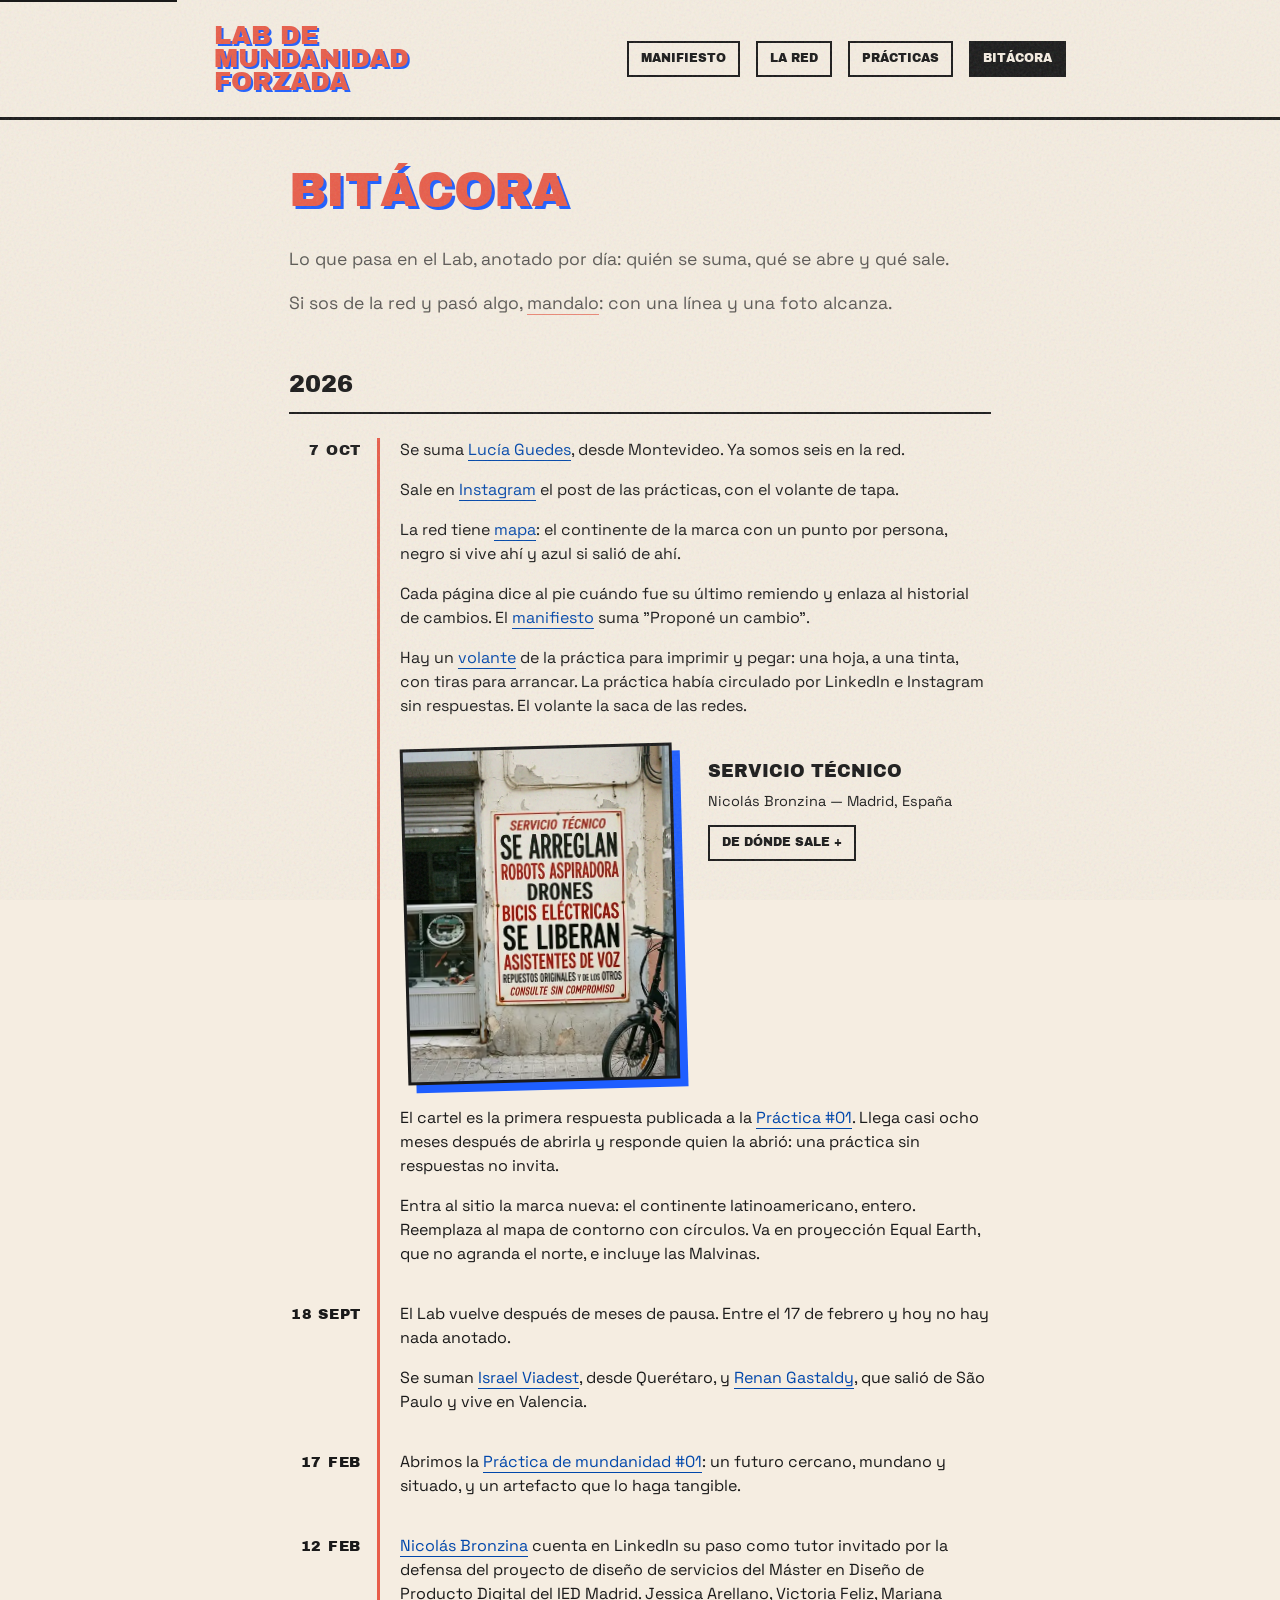
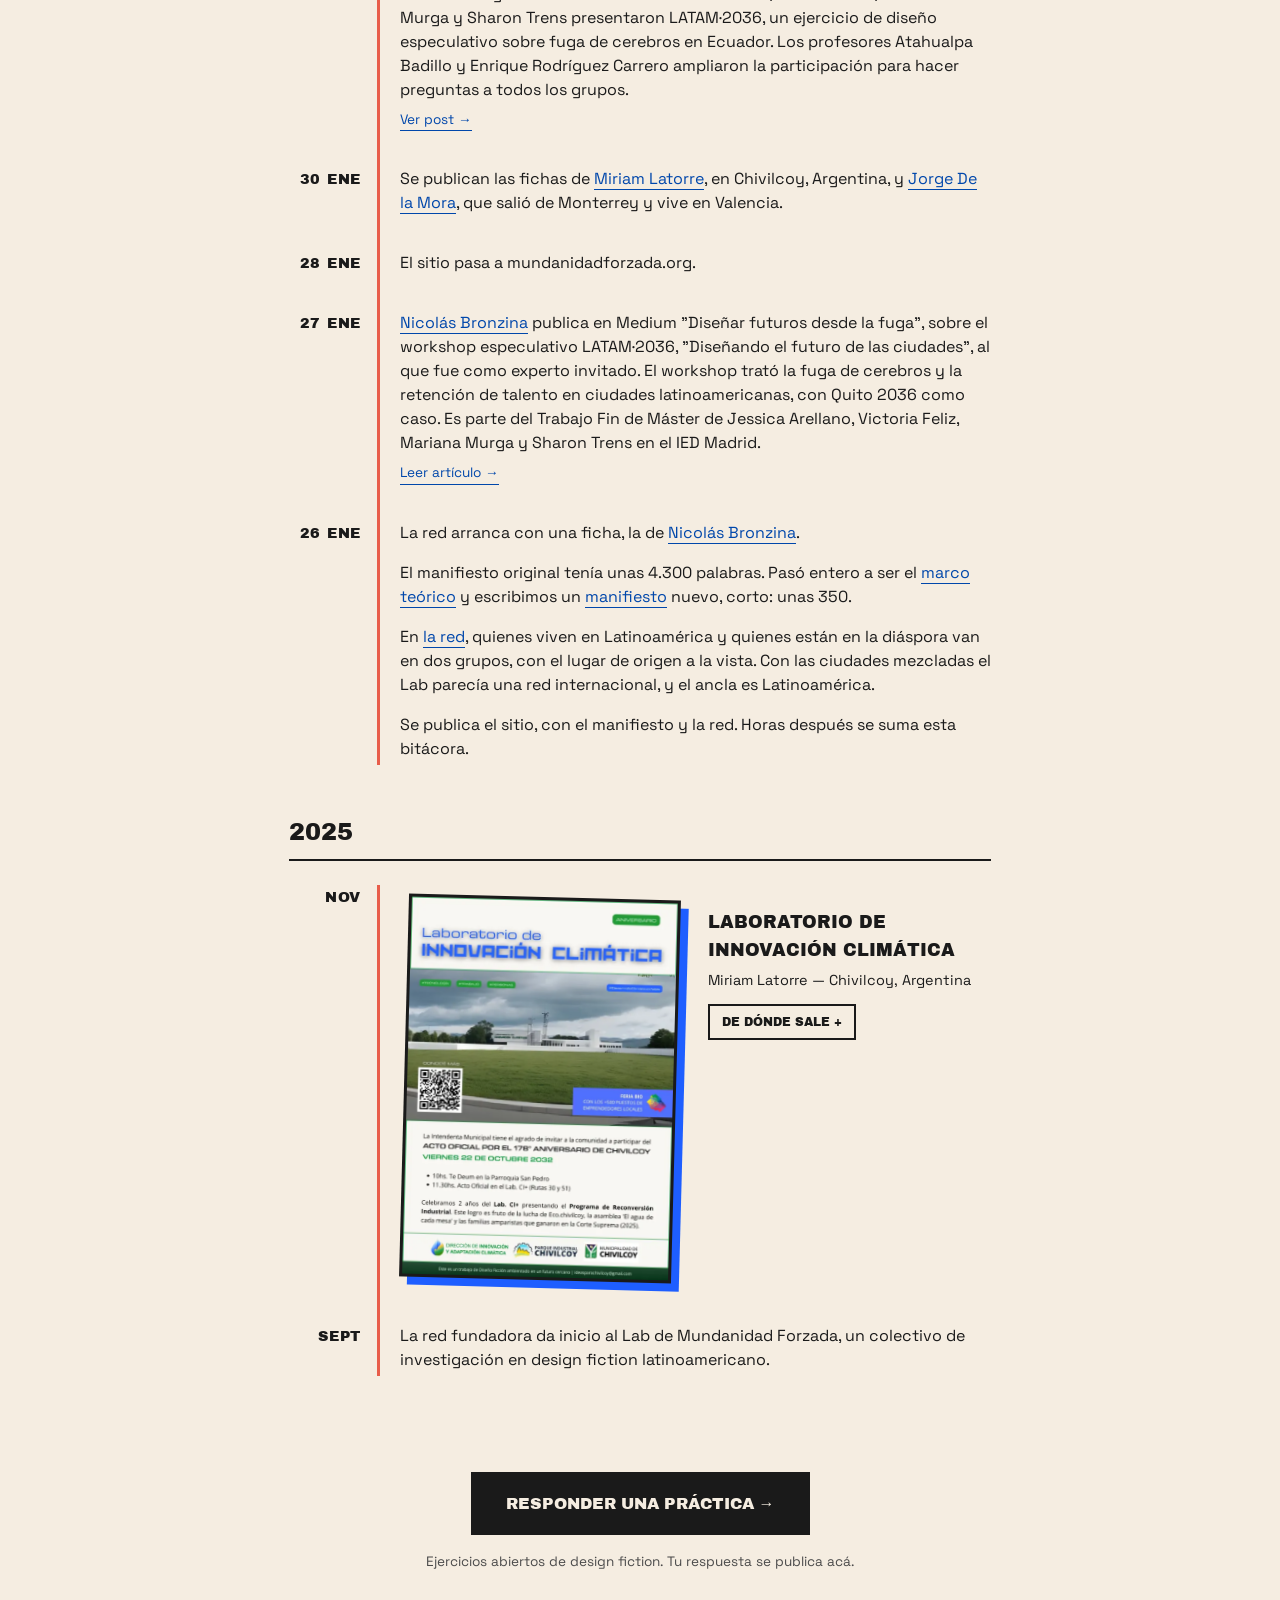
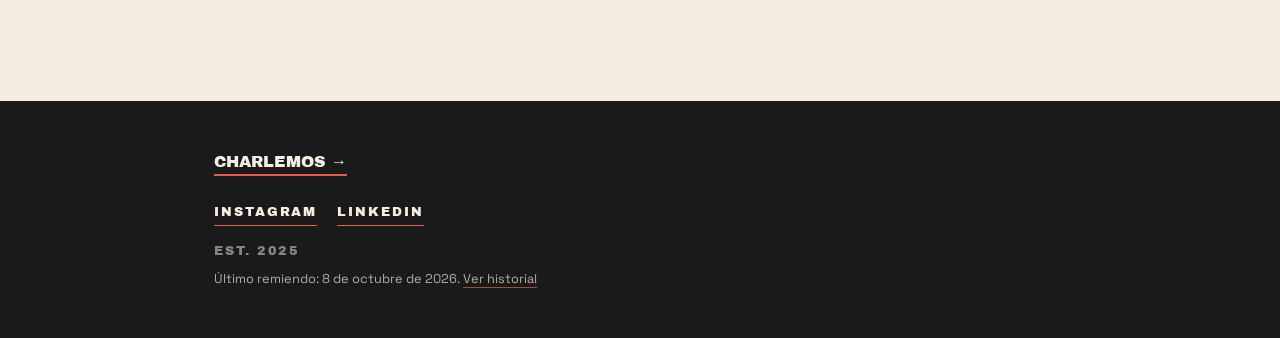
==== commit 27cb1f8b: "fix: la bitácora, recortada por Nicolás: hechos, sin el camino Fuera el 8 y el 6 de octubre y el 20 " ====
--- a/bitacora/index.html
+++ b/bitacora/index.html
@@ -5,7 +5,7 @@
   <meta name="viewport" content="width=device-width, initial-scale=1.0">
   <meta name="robots" content="index, follow">
   <title>Bitácora — Lab de Mundanidad Forzada</title>
-  <meta name="description" content="El registro del Lab de Mundanidad Forzada, día por día: quién se suma, qué se prueba, qué sale y qué no.">
+  <meta name="description" content="El registro del Lab de Mundanidad Forzada, día por día: quién se suma, qué se abre y qué sale.">
 
   <!-- Canonical -->
   <link rel="canonical" href="https://mundanidadforzada.org/bitacora/">
@@ -14,7 +14,7 @@
   <meta property="og:type" content="website">
   <meta property="og:url" content="https://mundanidadforzada.org/bitacora/">
   <meta property="og:title" content="Bitácora — Lab de Mundanidad Forzada">
-  <meta property="og:description" content="El registro del Lab de Mundanidad Forzada, día por día: quién se suma, qué se prueba, qué sale y qué no.">
+  <meta property="og:description" content="El registro del Lab de Mundanidad Forzada, día por día: quién se suma, qué se abre y qué sale.">
   <meta property="og:image" content="https://mundanidadforzada.org/og-image.png?v=4">
   <meta property="og:image:width" content="1200">
   <meta property="og:image:height" content="630">
@@ -23,7 +23,7 @@
   <!-- Twitter -->
   <meta name="twitter:card" content="summary_large_image">
   <meta name="twitter:title" content="Bitácora — Lab de Mundanidad Forzada">
-  <meta name="twitter:description" content="El registro del Lab de Mundanidad Forzada, día por día: quién se suma, qué se prueba, qué sale y qué no.">
+  <meta name="twitter:description" content="El registro del Lab de Mundanidad Forzada, día por día: quién se suma, qué se abre y qué sale.">
   <meta name="twitter:image" content="https://mundanidadforzada.org/og-image.png?v=4">
 
   <!-- Favicon -->
@@ -64,7 +64,7 @@
 
       <h1 class="pagina-titulo">Bitácora</h1>
       <p class="pagina-intro">
-        Lo que pasa en el Lab, anotado por día: quién se suma, qué se decide, qué se prueba, qué sale y qué no.
+        Lo que pasa en el Lab, anotado por día: quién se suma, qué se abre y qué sale.
       </p>
       <p class="pagina-intro pagina-intro-sigue">
         Si sos de la red y pasó algo, <a href="mailto:nicolas.bronzina@gmail.com?subject=Para%20la%20bit%C3%A1cora">mandalo</a>: con una línea y una foto alcanza.
@@ -77,20 +77,12 @@
       <section class="bitacora-year">
         <h2>2026</h2>
 
-        <article class="bitacora-dia" id="2026-10-08">
-          <h3 class="bitacora-fecha"><a href="#2026-10-08"><time datetime="2026-10-08"><span aria-hidden="true">8 oct</span> <span class="solo-lector">8 de octubre de 2026</span></time></a></h3>
-          <ul class="bitacora-notas">
-            <li class="bitacora-nota">Esta bitácora cambia. Mostraba trabajos terminados, fechados por mes: seis entradas para trece meses de Lab. Desde hoy se anota por día lo que pasa, también lo que no sale.</li>
-            <li class="bitacora-nota">Lo anterior a hoy se reconstruyó con lo que había quedado fechado en el <a href="https://github.com/nbronzina/LAB/blob/HEAD/DECISIONS.md" target="_blank" rel="noopener noreferrer">registro de decisiones</a> y en el historial del sitio.</li>
-          </ul>
-        </article>
-
         <article class="bitacora-dia" id="2026-10-07">
           <h3 class="bitacora-fecha"><a href="#2026-10-07"><time datetime="2026-10-07"><span aria-hidden="true">7 oct</span> <span class="solo-lector">7 de octubre de 2026</span></time></a></h3>
           <ul class="bitacora-notas">
-            <li class="bitacora-nota">Se suma <a href="/red/#lucia-guedes">Lucía Guedes</a>, desde Montevideo. Ya somos seis en la red. Las fichas pasan a ir por apellido: hasta ahora iban por orden de llegada.</li>
+            <li class="bitacora-nota">Se suma <a href="/red/#lucia-guedes">Lucía Guedes</a>, desde Montevideo. Ya somos seis en la red.</li>
             <li class="bitacora-nota">Sale en <a href="https://www.instagram.com/labmundanidadforzada/" target="_blank" rel="noopener noreferrer">Instagram</a> el post de las prácticas, con el volante de tapa.</li>
-            <li class="bitacora-nota">La red tiene <a href="/red/">mapa</a>: el continente de la marca con un punto por persona, negro si vive ahí y azul si salió de ahí. Antes probamos otro, con el nombre de cada persona sobre su ciudad de origen y un hilo hasta donde vive hoy. Con cinco personas se leía; con más, los nombres se pisan y los hilos hacia Europa se enredan.</li>
+            <li class="bitacora-nota">La red tiene <a href="/red/">mapa</a>: el continente de la marca con un punto por persona, negro si vive ahí y azul si salió de ahí.</li>
             <li class="bitacora-nota">Cada página dice al pie cuándo fue su último remiendo y enlaza al historial de cambios. El <a href="/manifiesto/">manifiesto</a> suma "Proponé un cambio".</li>
             <li class="bitacora-nota">Hay un <a href="/practicas/volante/">volante</a> de la práctica para imprimir y pegar: una hoja, a una tinta, con tiras para arrancar. La práctica había circulado por LinkedIn e Instagram sin respuestas. El volante la saca de las redes.</li>
             <li class="bitacora-artefacto" id="servicio-tecnico">
@@ -114,35 +106,18 @@
           </ul>
         </article>
 
-        <article class="bitacora-dia" id="2026-10-06">
-          <h3 class="bitacora-fecha"><a href="#2026-10-06"><time datetime="2026-10-06"><span aria-hidden="true">6 oct</span> <span class="solo-lector">6 de octubre de 2026</span></time></a></h3>
-          <ul class="bitacora-notas">
-            <li class="bitacora-nota">Del post fijado de Instagram sacamos una placa que decía "Este cartel es de 2031". Ninguna pieza del Lab rotula su propia ficción.</li>
-            <li class="bitacora-nota">El primer borrador de ese post mostraba un ticket de agua racionada. Era distopía, y la mundanidad forzada parte de las adaptaciones de todos los días. Quedó un cartel de servicio técnico.</li>
-          </ul>
-        </article>
-
         <article class="bitacora-dia" id="2026-09-18">
           <h3 class="bitacora-fecha"><a href="#2026-09-18"><time datetime="2026-09-18"><span aria-hidden="true">18 sept</span> <span class="solo-lector">18 de septiembre de 2026</span></time></a></h3>
           <ul class="bitacora-notas">
-            <li class="bitacora-nota">El Lab vuelve después de meses de pausa. Entre el 20 de febrero y hoy no hay nada anotado.</li>
+            <li class="bitacora-nota">El Lab vuelve después de meses de pausa. Entre el 17 de febrero y hoy no hay nada anotado.</li>
             <li class="bitacora-nota">Se suman <a href="/red/#israel-viadest">Israel Viadest</a>, desde Querétaro, y <a href="/red/#renan-gastaldy">Renan Gastaldy</a>, que salió de São Paulo y vive en Valencia.</li>
-            <li class="bitacora-nota">La <a href="/practicas/">Práctica #01</a> queda abierta sin fecha de cierre. Se había lanzado en febrero con cierre en junio y no llegó ninguna respuesta.</li>
-            <li class="bitacora-nota">Lo que sigue: primeras respuestas a la práctica y revisión del <a href="/marco/">marco teórico</a>.</li>
-          </ul>
-        </article>
-
-        <article class="bitacora-dia" id="2026-02-20">
-          <h3 class="bitacora-fecha"><a href="#2026-02-20"><time datetime="2026-02-20"><span aria-hidden="true">20 feb</span> <span class="solo-lector">20 de febrero de 2026</span></time></a></h3>
-          <ul class="bitacora-notas">
-            <li class="bitacora-nota">La <a href="/practicas/">práctica</a> suma una explicación de qué es un artefacto diegético y un ejemplo: el <a href="#laboratorio-de-innovacion-climatica">afiche de Miriam Latorre</a>.</li>
           </ul>
         </article>
 
         <article class="bitacora-dia" id="2026-02-17">
           <h3 class="bitacora-fecha"><a href="#2026-02-17"><time datetime="2026-02-17"><span aria-hidden="true">17 feb</span> <span class="solo-lector">17 de febrero de 2026</span></time></a></h3>
           <ul class="bitacora-notas">
-            <li class="bitacora-nota">Abrimos la <a href="/practicas/">Práctica de mundanidad #01</a>: un futuro cercano, mundano y situado, y un artefacto que lo haga tangible. Cierre estimado: junio.</li>
+            <li class="bitacora-nota">Abrimos la <a href="/practicas/">Práctica de mundanidad #01</a>: un futuro cercano, mundano y situado, y un artefacto que lo haga tangible.</li>
           </ul>
         </article>
 
@@ -159,7 +134,7 @@
         <article class="bitacora-dia" id="2026-01-30">
           <h3 class="bitacora-fecha"><a href="#2026-01-30"><time datetime="2026-01-30"><span aria-hidden="true">30 ene</span> <span class="solo-lector">30 de enero de 2026</span></time></a></h3>
           <ul class="bitacora-notas">
-            <li class="bitacora-nota">Se publican las fichas de <a href="/red/#miriam-latorre">Miriam Latorre</a>, en Chivilcoy, y <a href="/red/#jorge-de-la-mora">Jorge De la Mora</a>, que salió de Monterrey y vive en Valencia.</li>
+            <li class="bitacora-nota">Se publican las fichas de <a href="/red/#miriam-latorre">Miriam Latorre</a>, en Chivilcoy, Argentina, y <a href="/red/#jorge-de-la-mora">Jorge De la Mora</a>, que salió de Monterrey y vive en Valencia.</li>
           </ul>
         </article>
 
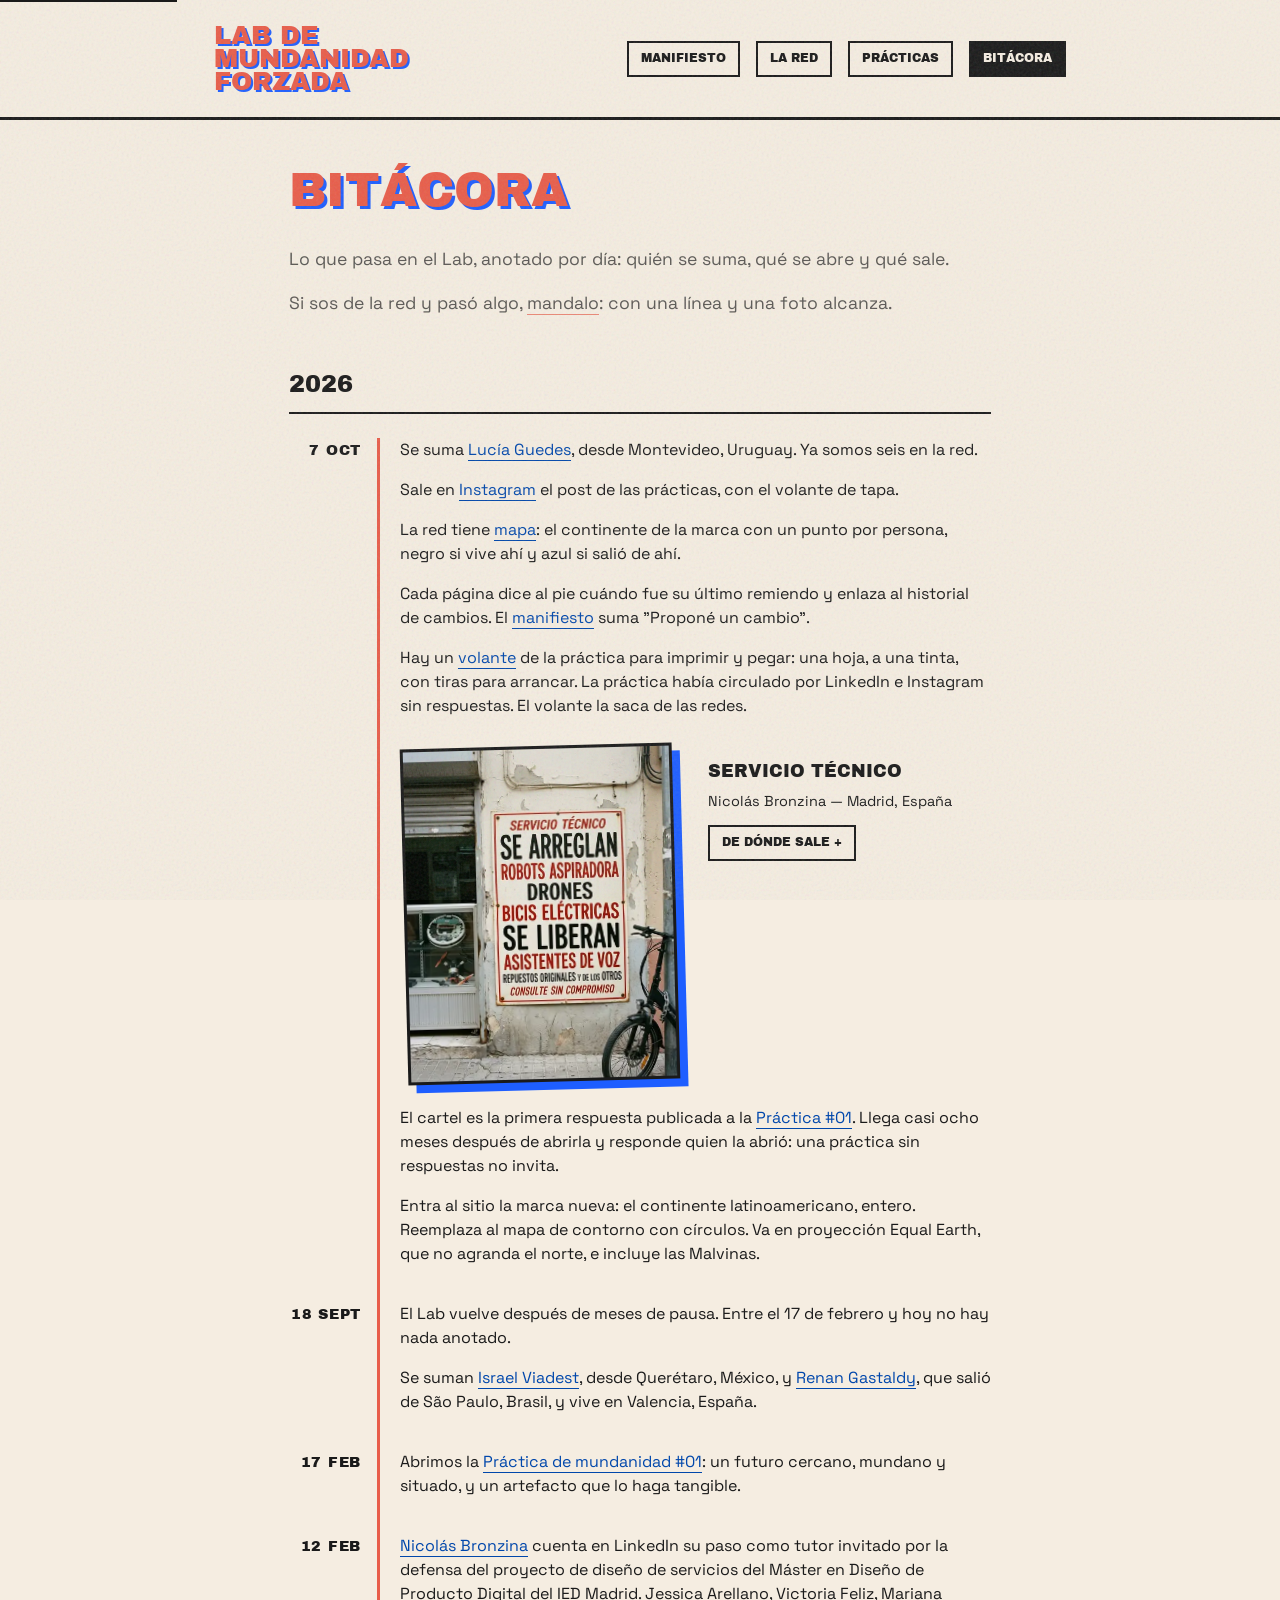
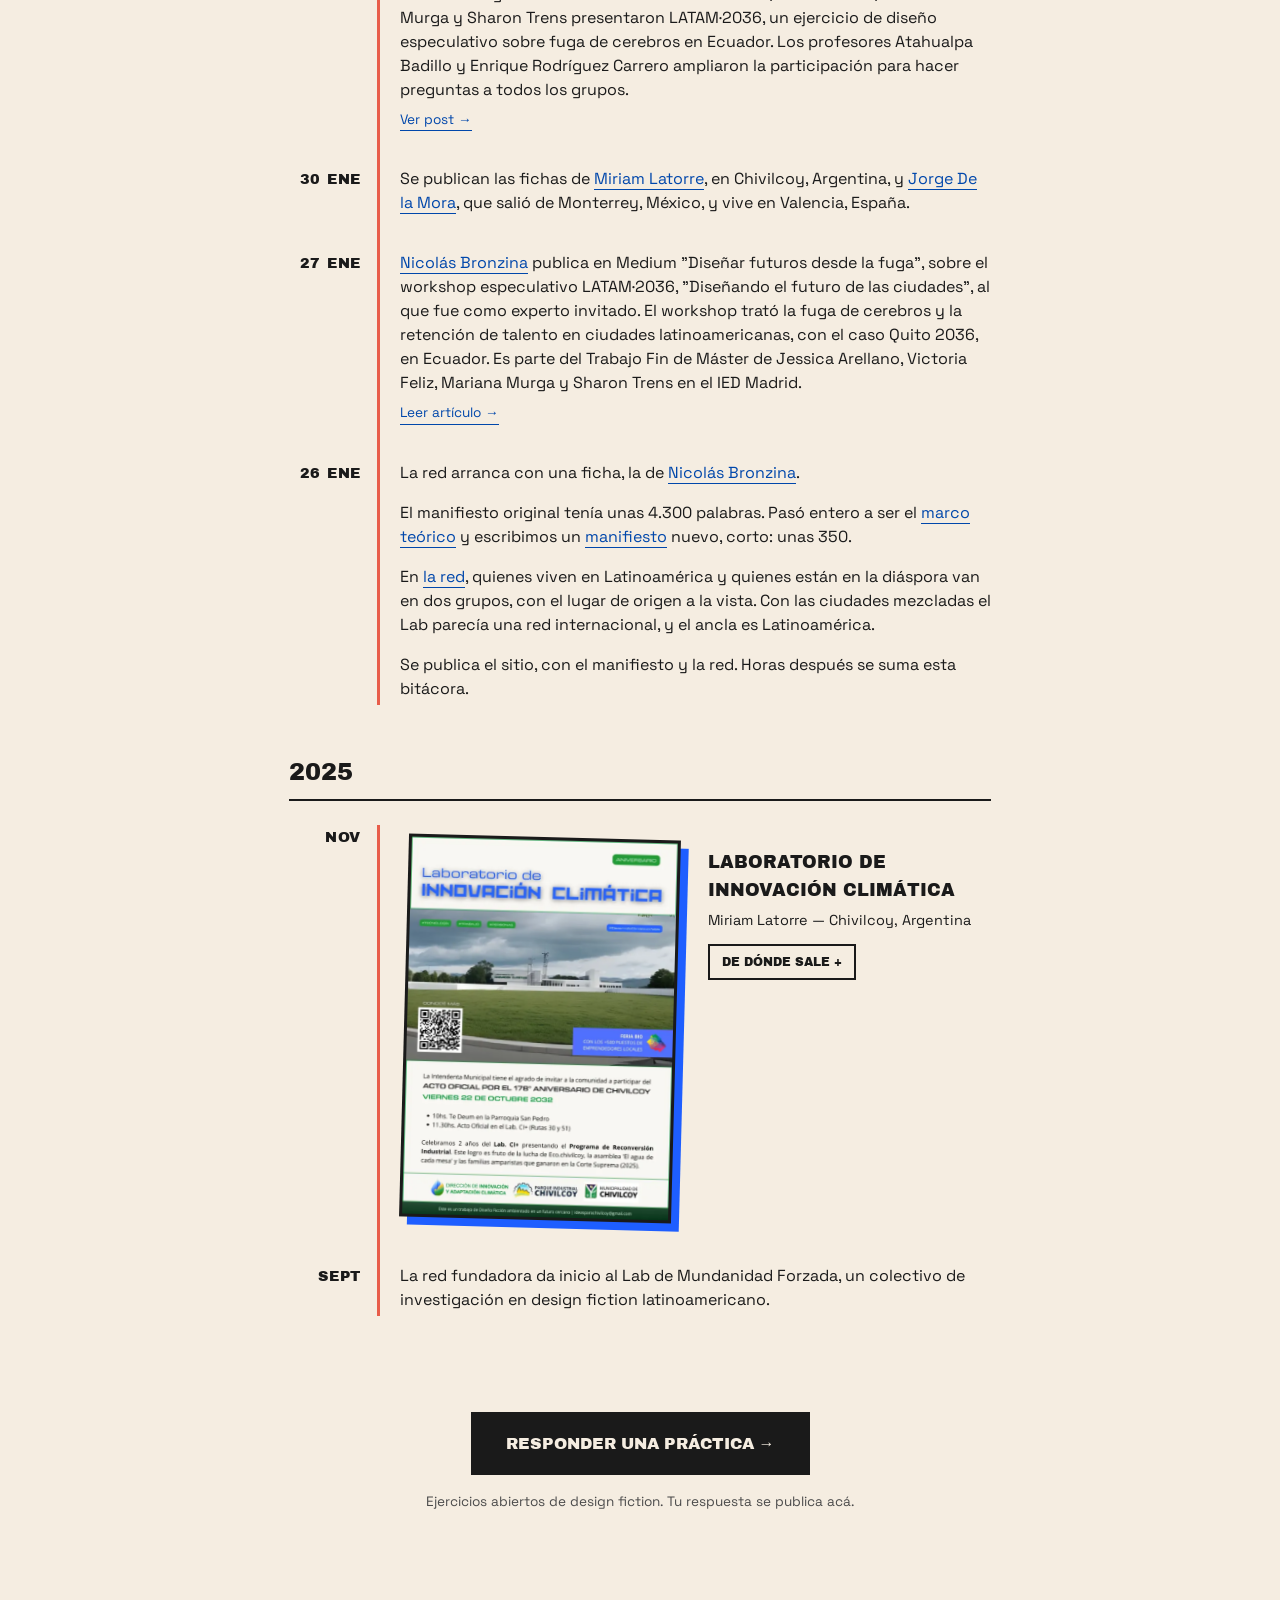
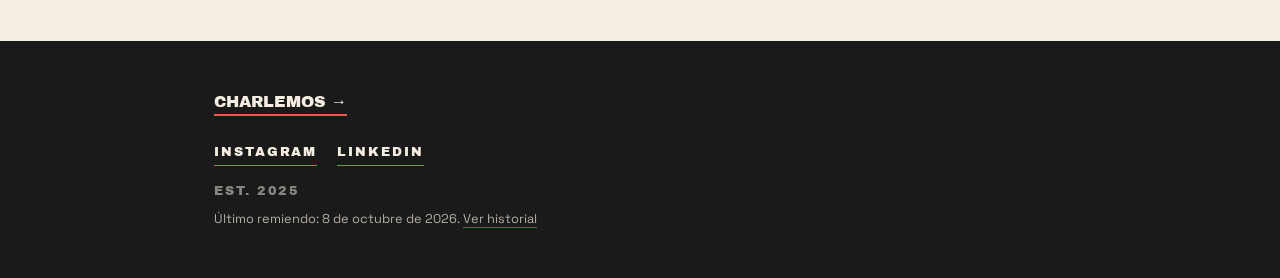
==== commit 3a5a302f: "fix: bitácora sin el 28 de enero y con el país junto a cada ciudad Nicolás sacó el día del dominio (" ====
--- a/bitacora/index.html
+++ b/bitacora/index.html
@@ -80,7 +80,7 @@
         <article class="bitacora-dia" id="2026-10-07">
           <h3 class="bitacora-fecha"><a href="#2026-10-07"><time datetime="2026-10-07"><span aria-hidden="true">7 oct</span> <span class="solo-lector">7 de octubre de 2026</span></time></a></h3>
           <ul class="bitacora-notas">
-            <li class="bitacora-nota">Se suma <a href="/red/#lucia-guedes">Lucía Guedes</a>, desde Montevideo. Ya somos seis en la red.</li>
+            <li class="bitacora-nota">Se suma <a href="/red/#lucia-guedes">Lucía Guedes</a>, desde Montevideo, Uruguay. Ya somos seis en la red.</li>
             <li class="bitacora-nota">Sale en <a href="https://www.instagram.com/labmundanidadforzada/" target="_blank" rel="noopener noreferrer">Instagram</a> el post de las prácticas, con el volante de tapa.</li>
             <li class="bitacora-nota">La red tiene <a href="/red/">mapa</a>: el continente de la marca con un punto por persona, negro si vive ahí y azul si salió de ahí.</li>
             <li class="bitacora-nota">Cada página dice al pie cuándo fue su último remiendo y enlaza al historial de cambios. El <a href="/manifiesto/">manifiesto</a> suma "Proponé un cambio".</li>
@@ -110,7 +110,7 @@
           <h3 class="bitacora-fecha"><a href="#2026-09-18"><time datetime="2026-09-18"><span aria-hidden="true">18 sept</span> <span class="solo-lector">18 de septiembre de 2026</span></time></a></h3>
           <ul class="bitacora-notas">
             <li class="bitacora-nota">El Lab vuelve después de meses de pausa. Entre el 17 de febrero y hoy no hay nada anotado.</li>
-            <li class="bitacora-nota">Se suman <a href="/red/#israel-viadest">Israel Viadest</a>, desde Querétaro, y <a href="/red/#renan-gastaldy">Renan Gastaldy</a>, que salió de São Paulo y vive en Valencia.</li>
+            <li class="bitacora-nota">Se suman <a href="/red/#israel-viadest">Israel Viadest</a>, desde Querétaro, México, y <a href="/red/#renan-gastaldy">Renan Gastaldy</a>, que salió de São Paulo, Brasil, y vive en Valencia, España.</li>
           </ul>
         </article>
 
@@ -134,14 +134,7 @@
         <article class="bitacora-dia" id="2026-01-30">
           <h3 class="bitacora-fecha"><a href="#2026-01-30"><time datetime="2026-01-30"><span aria-hidden="true">30 ene</span> <span class="solo-lector">30 de enero de 2026</span></time></a></h3>
           <ul class="bitacora-notas">
-            <li class="bitacora-nota">Se publican las fichas de <a href="/red/#miriam-latorre">Miriam Latorre</a>, en Chivilcoy, Argentina, y <a href="/red/#jorge-de-la-mora">Jorge De la Mora</a>, que salió de Monterrey y vive en Valencia.</li>
-          </ul>
-        </article>
-
-        <article class="bitacora-dia" id="2026-01-28">
-          <h3 class="bitacora-fecha"><a href="#2026-01-28"><time datetime="2026-01-28"><span aria-hidden="true">28 ene</span> <span class="solo-lector">28 de enero de 2026</span></time></a></h3>
-          <ul class="bitacora-notas">
-            <li class="bitacora-nota">El sitio pasa a mundanidadforzada.org.</li>
+            <li class="bitacora-nota">Se publican las fichas de <a href="/red/#miriam-latorre">Miriam Latorre</a>, en Chivilcoy, Argentina, y <a href="/red/#jorge-de-la-mora">Jorge De la Mora</a>, que salió de Monterrey, México, y vive en Valencia, España.</li>
           </ul>
         </article>
 
@@ -149,7 +142,7 @@
           <h3 class="bitacora-fecha"><a href="#2026-01-27"><time datetime="2026-01-27"><span aria-hidden="true">27 ene</span> <span class="solo-lector">27 de enero de 2026</span></time></a></h3>
           <ul class="bitacora-notas">
             <li class="bitacora-nota">
-              <p><a href="/red/#nicolas-bronzina">Nicolás Bronzina</a> publica en Medium "Diseñar futuros desde la fuga", sobre el workshop especulativo LATAM·2036, "Diseñando el futuro de las ciudades", al que fue como experto invitado. El workshop trató la fuga de cerebros y la retención de talento en ciudades latinoamericanas, con Quito 2036 como caso. Es parte del Trabajo Fin de Máster de Jessica Arellano, Victoria Feliz, Mariana Murga y Sharon Trens en el IED Madrid.</p>
+              <p><a href="/red/#nicolas-bronzina">Nicolás Bronzina</a> publica en Medium "Diseñar futuros desde la fuga", sobre el workshop especulativo LATAM·2036, "Diseñando el futuro de las ciudades", al que fue como experto invitado. El workshop trató la fuga de cerebros y la retención de talento en ciudades latinoamericanas, con el caso Quito 2036, en Ecuador. Es parte del Trabajo Fin de Máster de Jessica Arellano, Victoria Feliz, Mariana Murga y Sharon Trens en el IED Madrid.</p>
               <p><a href="https://medium.com/@nbronzina/dise%C3%B1ar-futuros-desde-la-fuga-27548f831e36" target="_blank" rel="noopener noreferrer" class="entry-link">Leer artículo →</a></p>
             </li>
           </ul>
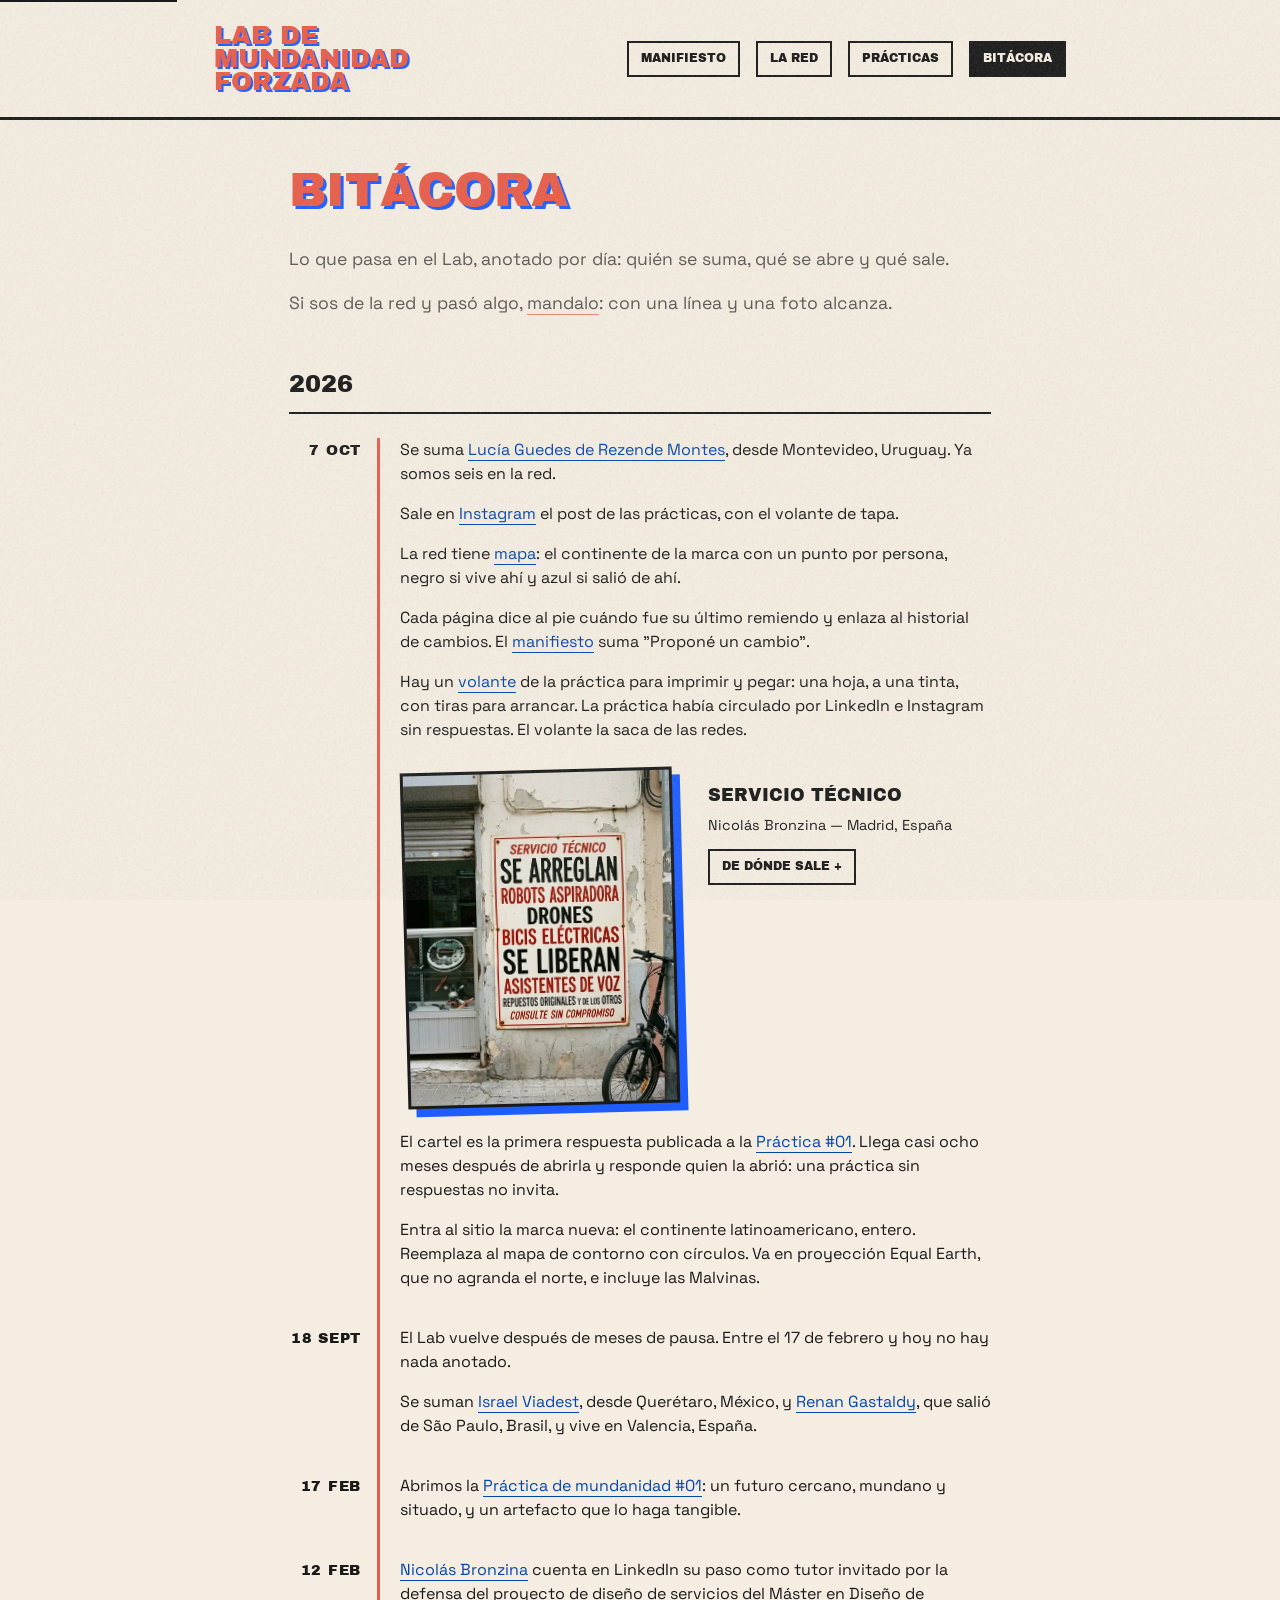
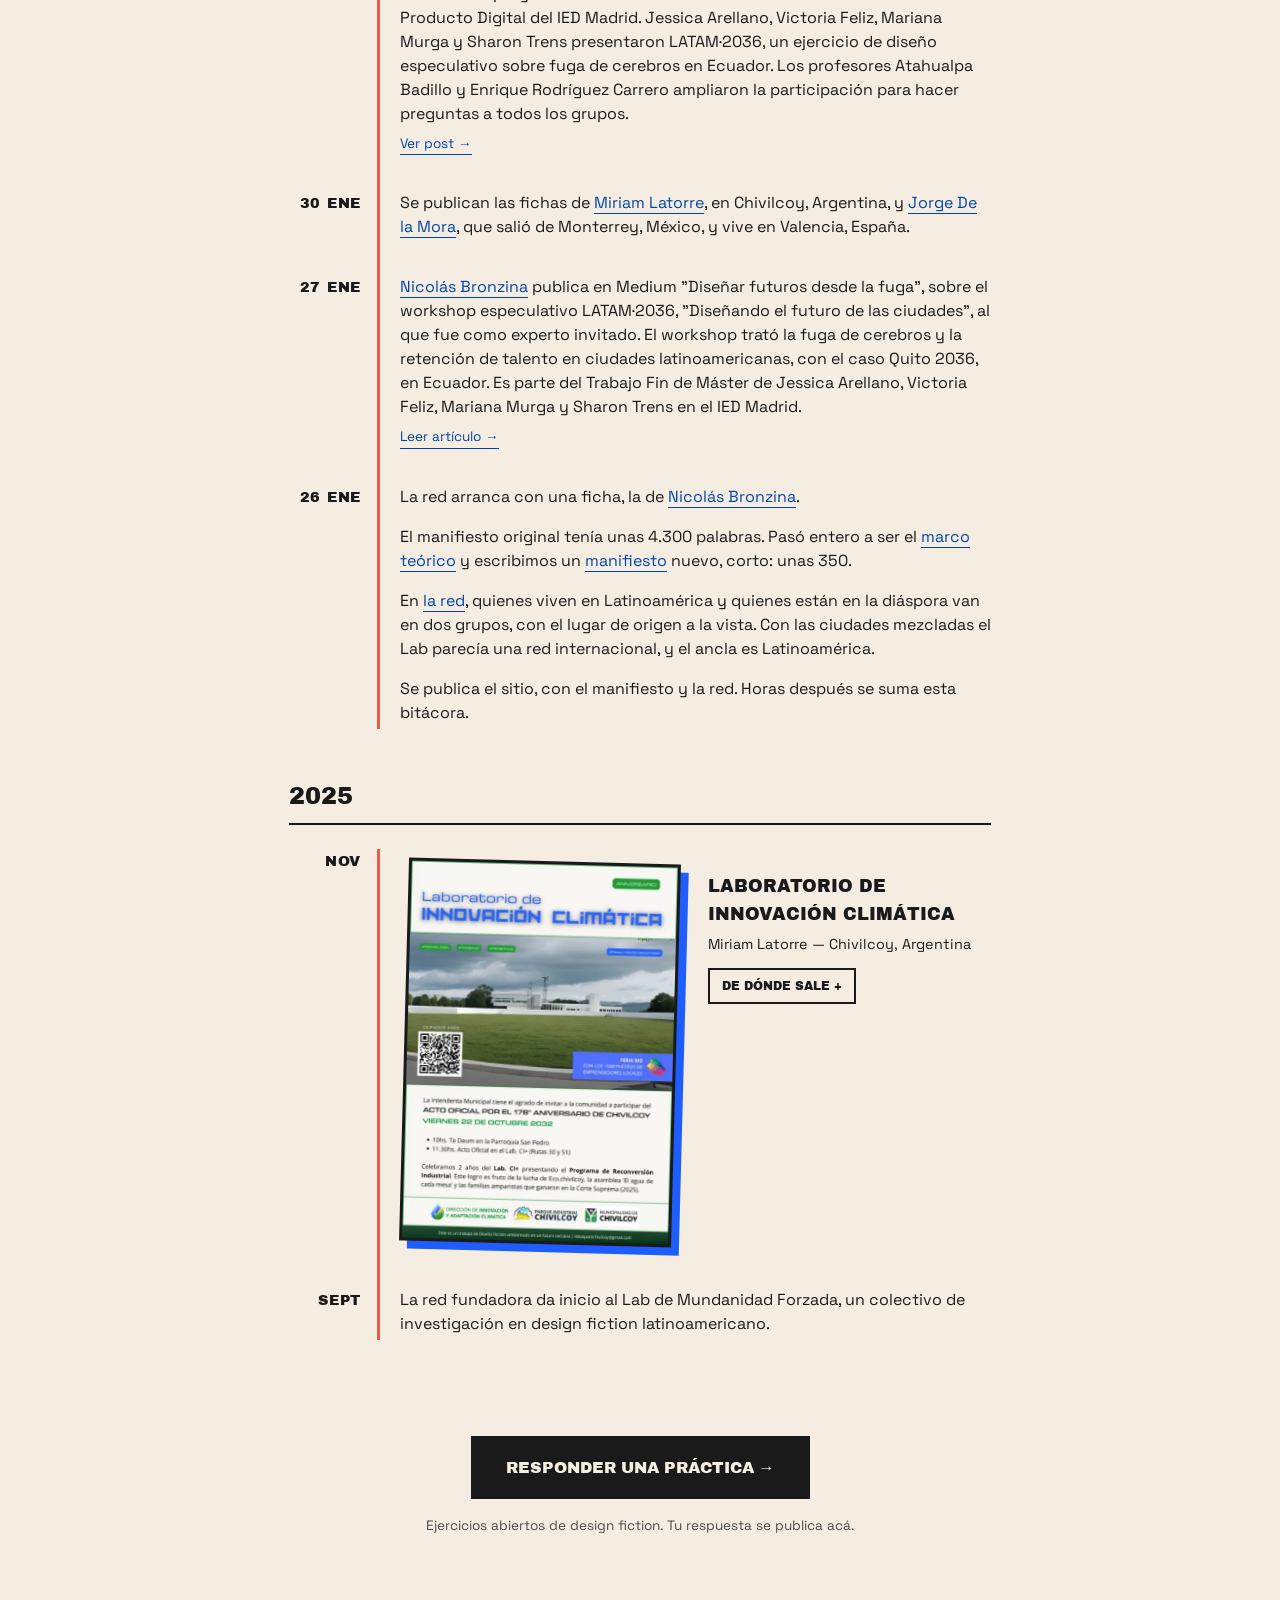
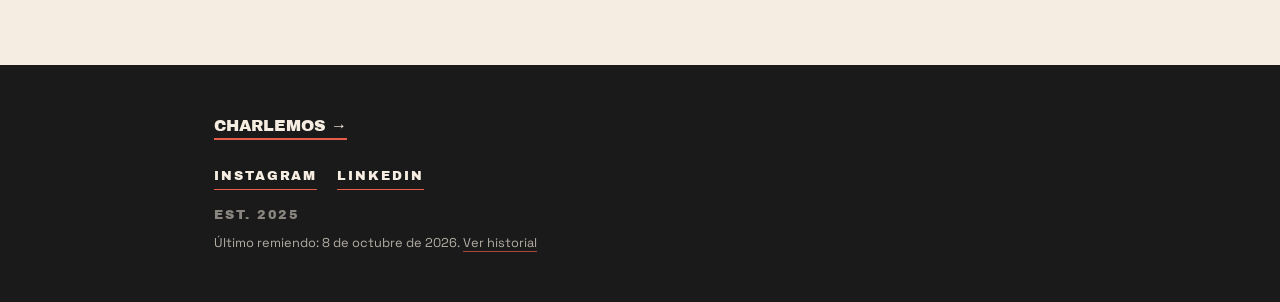
==== commit 88643a13: "fix: Lucía Guedes de Rezende Montes, con su nombre completo En su ficha, en el punto del mapa y en l" ====
--- a/bitacora/index.html
+++ b/bitacora/index.html
@@ -80,7 +80,7 @@
         <article class="bitacora-dia" id="2026-10-07">
           <h3 class="bitacora-fecha"><a href="#2026-10-07"><time datetime="2026-10-07"><span aria-hidden="true">7 oct</span> <span class="solo-lector">7 de octubre de 2026</span></time></a></h3>
           <ul class="bitacora-notas">
-            <li class="bitacora-nota">Se suma <a href="/red/#lucia-guedes">Lucía Guedes</a>, desde Montevideo, Uruguay. Ya somos seis en la red.</li>
+            <li class="bitacora-nota">Se suma <a href="/red/#lucia-guedes">Lucía Guedes de Rezende Montes</a>, desde Montevideo, Uruguay. Ya somos seis en la red.</li>
             <li class="bitacora-nota">Sale en <a href="https://www.instagram.com/labmundanidadforzada/" target="_blank" rel="noopener noreferrer">Instagram</a> el post de las prácticas, con el volante de tapa.</li>
             <li class="bitacora-nota">La red tiene <a href="/red/">mapa</a>: el continente de la marca con un punto por persona, negro si vive ahí y azul si salió de ahí.</li>
             <li class="bitacora-nota">Cada página dice al pie cuándo fue su último remiendo y enlaza al historial de cambios. El <a href="/manifiesto/">manifiesto</a> suma "Proponé un cambio".</li>
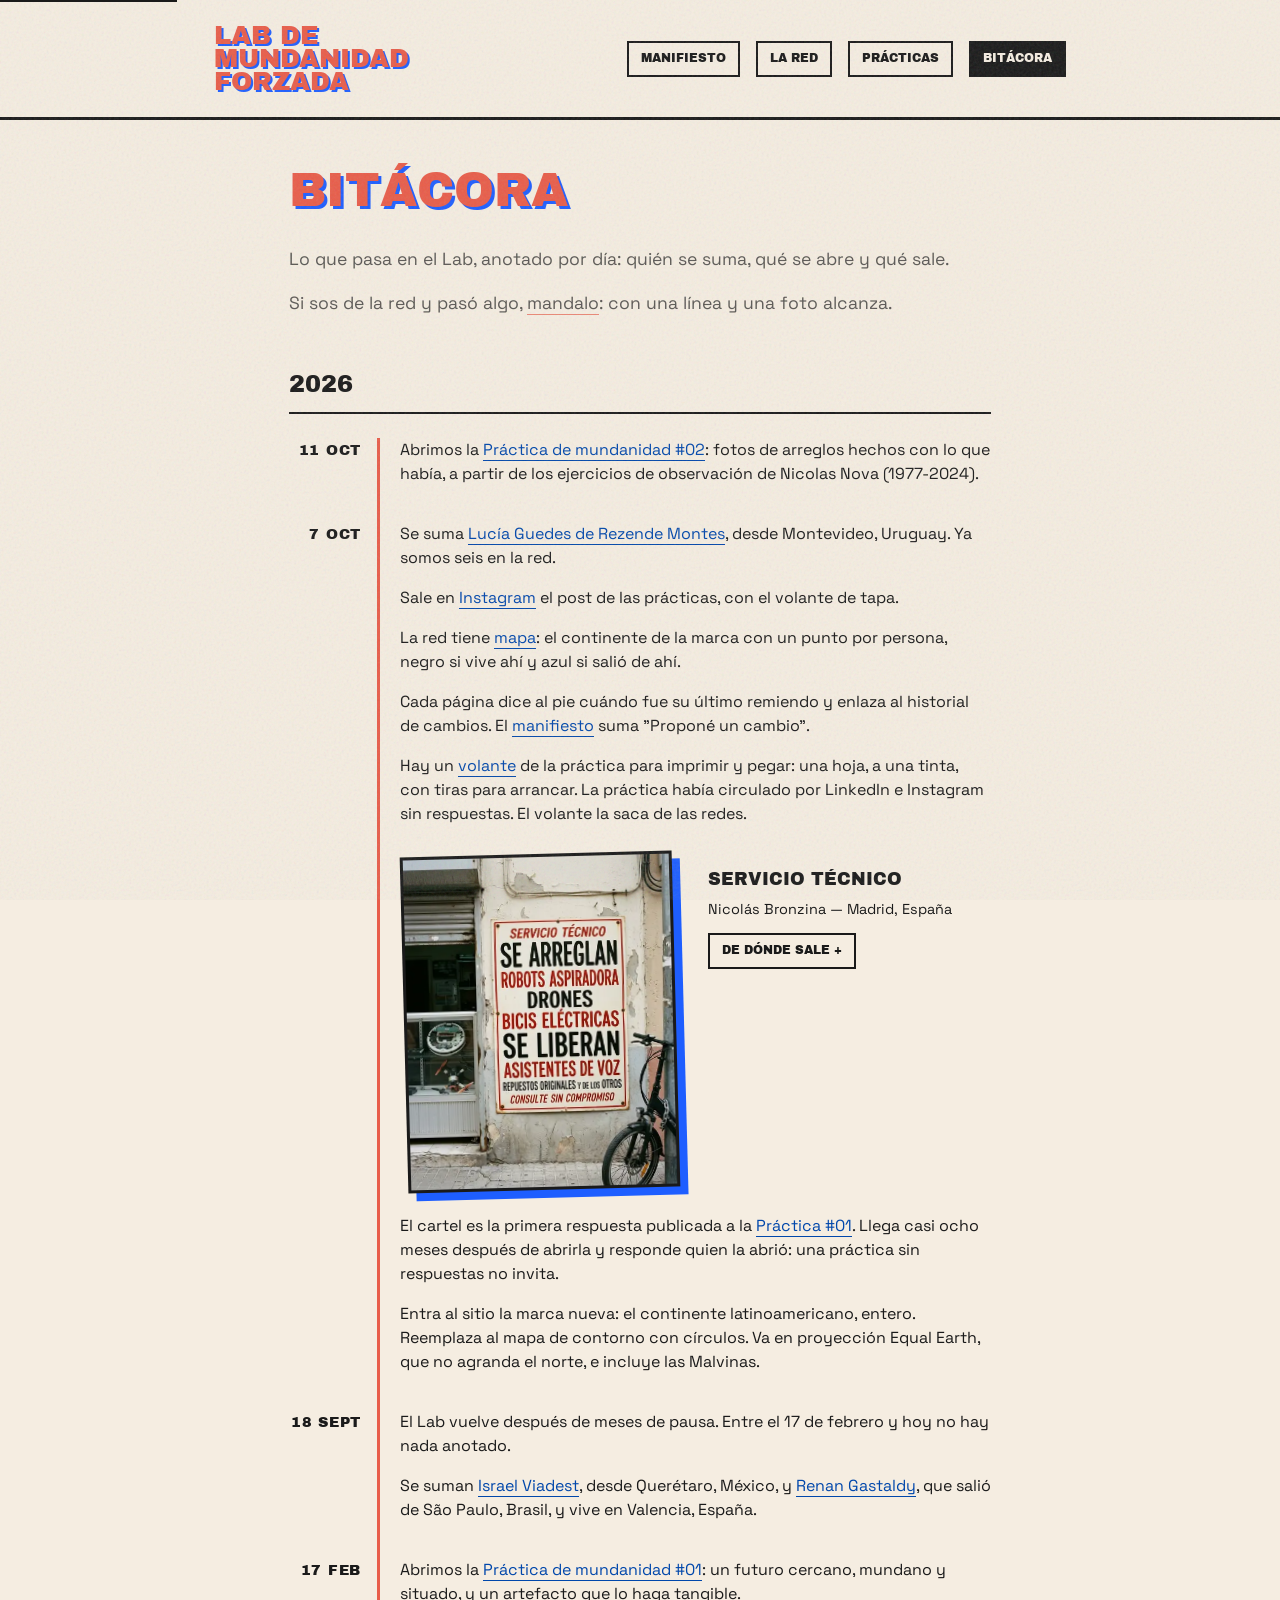
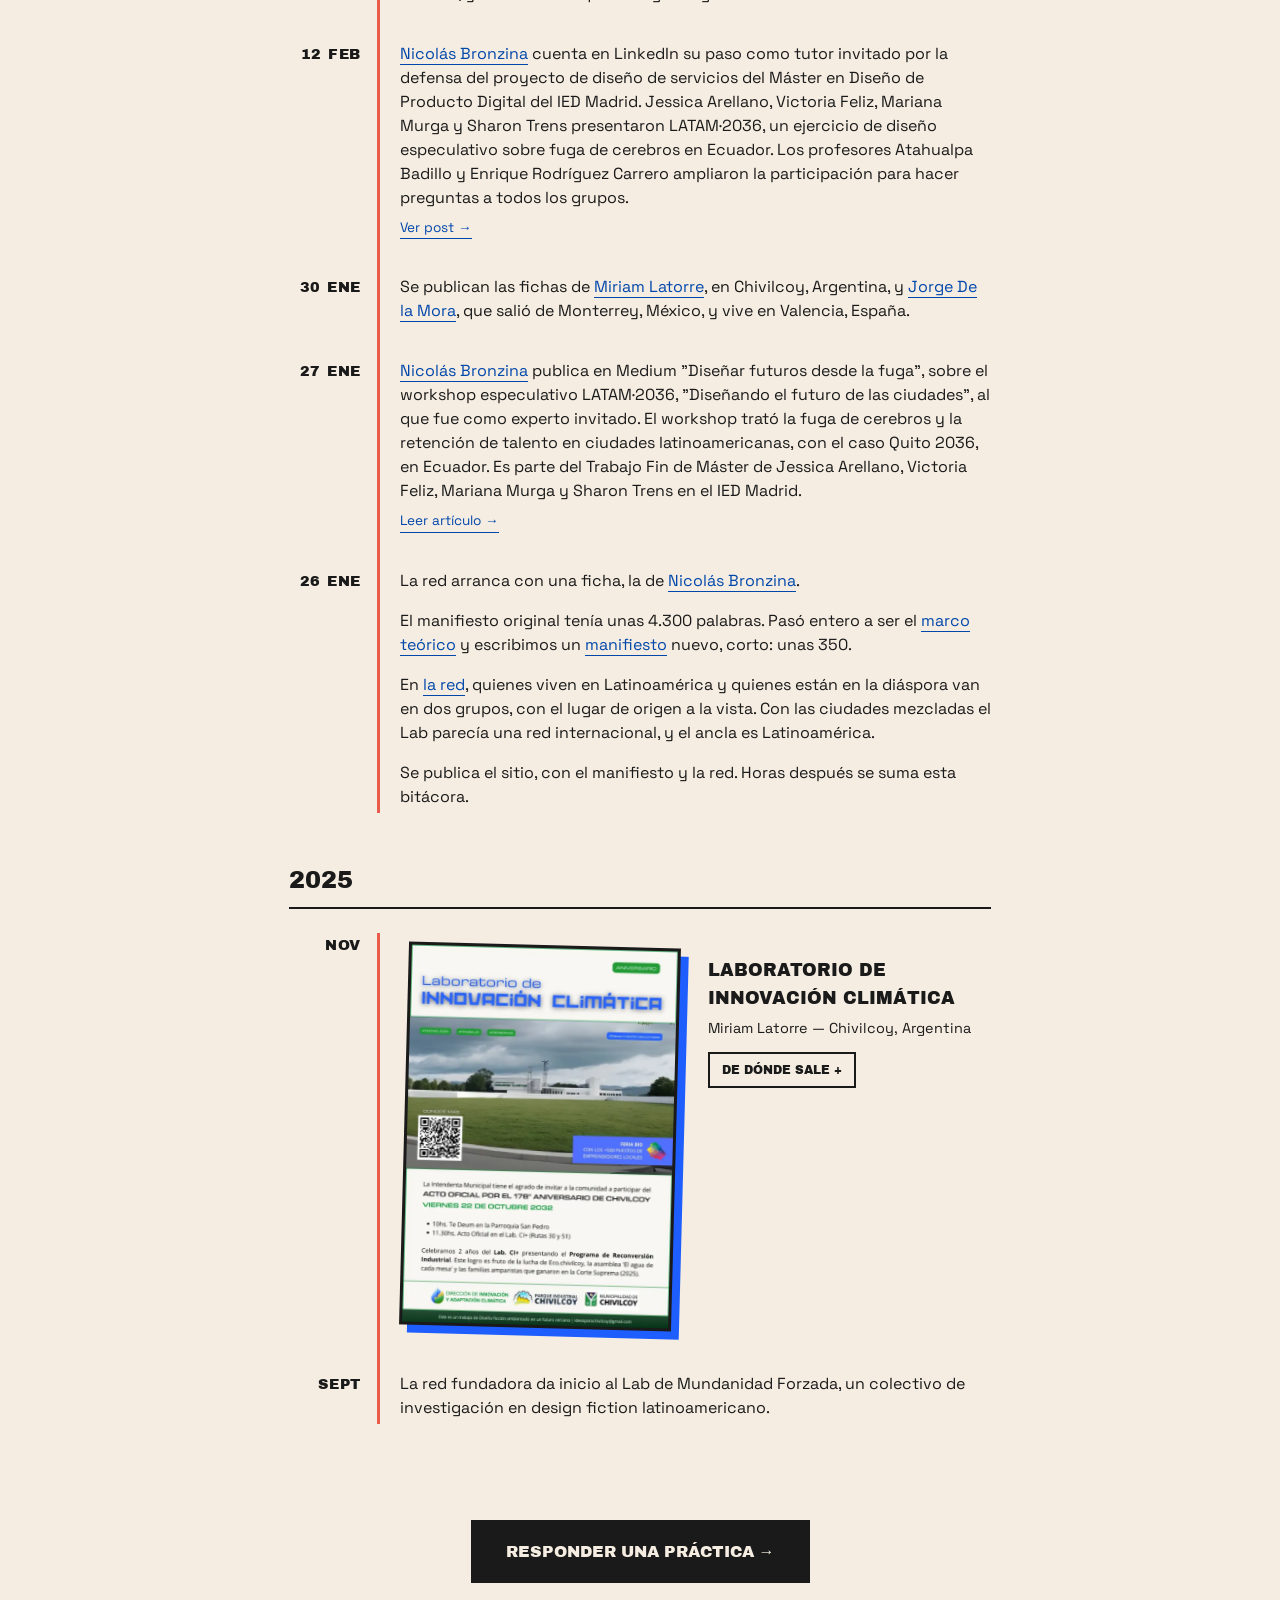
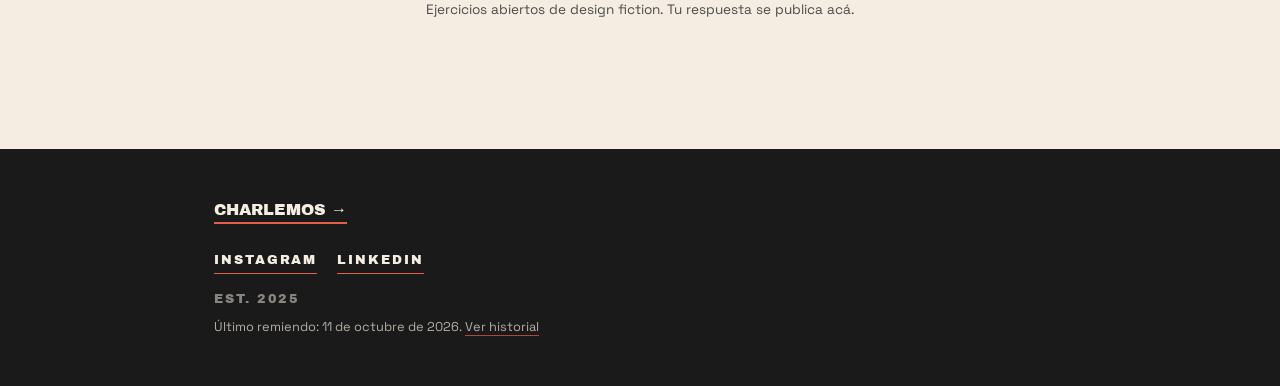
==== commit 89e32c18: "feat: Práctica #02, Arreglos sin gran cosa Un ejercicio de observación a partir de Nicolas Nova (197" ====
--- a/bitacora/index.html
+++ b/bitacora/index.html
@@ -34,7 +34,7 @@
   <meta name="theme-color" content="#E85D4A">
   <link rel="preload" href="../fonts/archivo-black-latin-400-normal.woff2" as="font" type="font/woff2" crossorigin>
   <link rel="preload" href="../fonts/space-grotesk-latin-400-normal.woff2" as="font" type="font/woff2" crossorigin>
-  <link rel="stylesheet" href="../style.css?v=4">
+  <link rel="stylesheet" href="../style.css?v=5">
 </head>
 <body class="pagina">
   <a href="#main" class="skip-link">Saltar al contenido</a>
@@ -77,6 +77,13 @@
       <section class="bitacora-year">
         <h2>2026</h2>
 
+        <article class="bitacora-dia" id="2026-10-11">
+          <h3 class="bitacora-fecha"><a href="#2026-10-11"><time datetime="2026-10-11"><span aria-hidden="true">11 oct</span> <span class="solo-lector">11 de octubre de 2026</span></time></a></h3>
+          <ul class="bitacora-notas">
+            <li class="bitacora-nota">Abrimos la <a href="/practicas/#practica-02">Práctica de mundanidad #02</a>: fotos de arreglos hechos con lo que había, a partir de los ejercicios de observación de Nicolas Nova (1977-2024).</li>
+          </ul>
+        </article>
+
         <article class="bitacora-dia" id="2026-10-07">
           <h3 class="bitacora-fecha"><a href="#2026-10-07"><time datetime="2026-10-07"><span aria-hidden="true">7 oct</span> <span class="solo-lector">7 de octubre de 2026</span></time></a></h3>
           <ul class="bitacora-notas">
@@ -96,12 +103,12 @@
                   <summary>De dónde sale</summary>
                   <div class="entry-description">
                     <p>Cualquiera que haya caminado por una ciudad latinoamericana conoce ese tipo de cartel. Detrás hay alguien que arregla lo que se supone que no se arregla, con repuestos que consigue como puede.</p>
-                    <p>Respuesta a la <a href="/practicas/">Práctica de mundanidad #01</a>. Imagen hecha con IA generativa.</p>
+                    <p>Respuesta a la <a href="/practicas/#practica-01">Práctica de mundanidad #01</a>. Imagen hecha con IA generativa.</p>
                   </div>
                 </details>
               </div>
             </li>
-            <li class="bitacora-nota">El cartel es la primera respuesta publicada a la <a href="/practicas/">Práctica #01</a>. Llega casi ocho meses después de abrirla y responde quien la abrió: una práctica sin respuestas no invita.</li>
+            <li class="bitacora-nota">El cartel es la primera respuesta publicada a la <a href="/practicas/#practica-01">Práctica #01</a>. Llega casi ocho meses después de abrirla y responde quien la abrió: una práctica sin respuestas no invita.</li>
             <li class="bitacora-nota">Entra al sitio la marca nueva: el continente latinoamericano, entero. Reemplaza al mapa de contorno con círculos. Va en proyección Equal Earth, que no agranda el norte, e incluye las Malvinas.</li>
           </ul>
         </article>
@@ -117,7 +124,7 @@
         <article class="bitacora-dia" id="2026-02-17">
           <h3 class="bitacora-fecha"><a href="#2026-02-17"><time datetime="2026-02-17"><span aria-hidden="true">17 feb</span> <span class="solo-lector">17 de febrero de 2026</span></time></a></h3>
           <ul class="bitacora-notas">
-            <li class="bitacora-nota">Abrimos la <a href="/practicas/">Práctica de mundanidad #01</a>: un futuro cercano, mundano y situado, y un artefacto que lo haga tangible.</li>
+            <li class="bitacora-nota">Abrimos la <a href="/practicas/#practica-01">Práctica de mundanidad #01</a>: un futuro cercano, mundano y situado, y un artefacto que lo haga tangible.</li>
           </ul>
         </article>
 
@@ -218,7 +225,7 @@
         <a href="https://www.linkedin.com/company/108845994/" target="_blank" rel="noopener noreferrer">LinkedIn</a>
       </p>
       <p class="fundacion">Est. 2025</p>
-      <p class="remiendo">Último remiendo: <time datetime="2026-10-08">8 de octubre de 2026</time>. <a href="https://github.com/nbronzina/LAB/commits/HEAD/bitacora/index.html">Ver historial</a></p>
+      <p class="remiendo">Último remiendo: <time datetime="2026-10-11">11 de octubre de 2026</time>. <a href="https://github.com/nbronzina/LAB/commits/HEAD/bitacora/index.html">Ver historial</a></p>
     </div>
   </footer>
 
--- a/style.css
+++ b/style.css
@@ -1468,6 +1468,48 @@
   width: min(60%, 15rem);
 }
 
+/* Los pasos de un ejercicio, numerados */
+.practica-pasos {
+  margin: 0.5rem 0 1rem;
+  padding-left: 1.4rem;
+}
+
+.practica-pasos li + li {
+  margin-top: 0.5rem;
+}
+
+/* Tipología: la misma cosa fotografiada siempre igual, en grilla (#02, a partir de Nicolas Nova).
+   Fotos cuadradas y derechas, para compararlas entre sí. */
+.practica-tipologia {
+  list-style: none;
+  display: grid;
+  grid-template-columns: repeat(2, minmax(0, 1fr));
+  gap: 1.25rem 1rem;
+  margin: 1rem 0 0.75rem;
+}
+
+.practica-tipologia img {
+  display: block;
+  width: 100%;
+  height: auto;
+  aspect-ratio: 1;
+  object-fit: cover;
+  border: 3px solid var(--negro);
+}
+
+.practica-tipologia figcaption {
+  font-size: 0.85rem;
+  line-height: 1.4;
+  margin-top: 0.5rem;
+}
+
+.practica-tipologia figcaption span {
+  display: block;
+  margin-top: 0.25rem;
+  font-size: 0.8rem;
+  color: var(--gris);
+}
+
 /* Video: una imagen con link que, al hacer clic, se reemplaza por el reproductor */
 .video-facade {
   position: relative;
@@ -1520,7 +1562,8 @@
   margin-top: 0.75rem;
 }
 
-.video-facade-credit {
+.video-facade-credit,
+.practica-credito {
   font-size: 0.8rem;
   color: var(--gris);
   margin-bottom: 1rem;
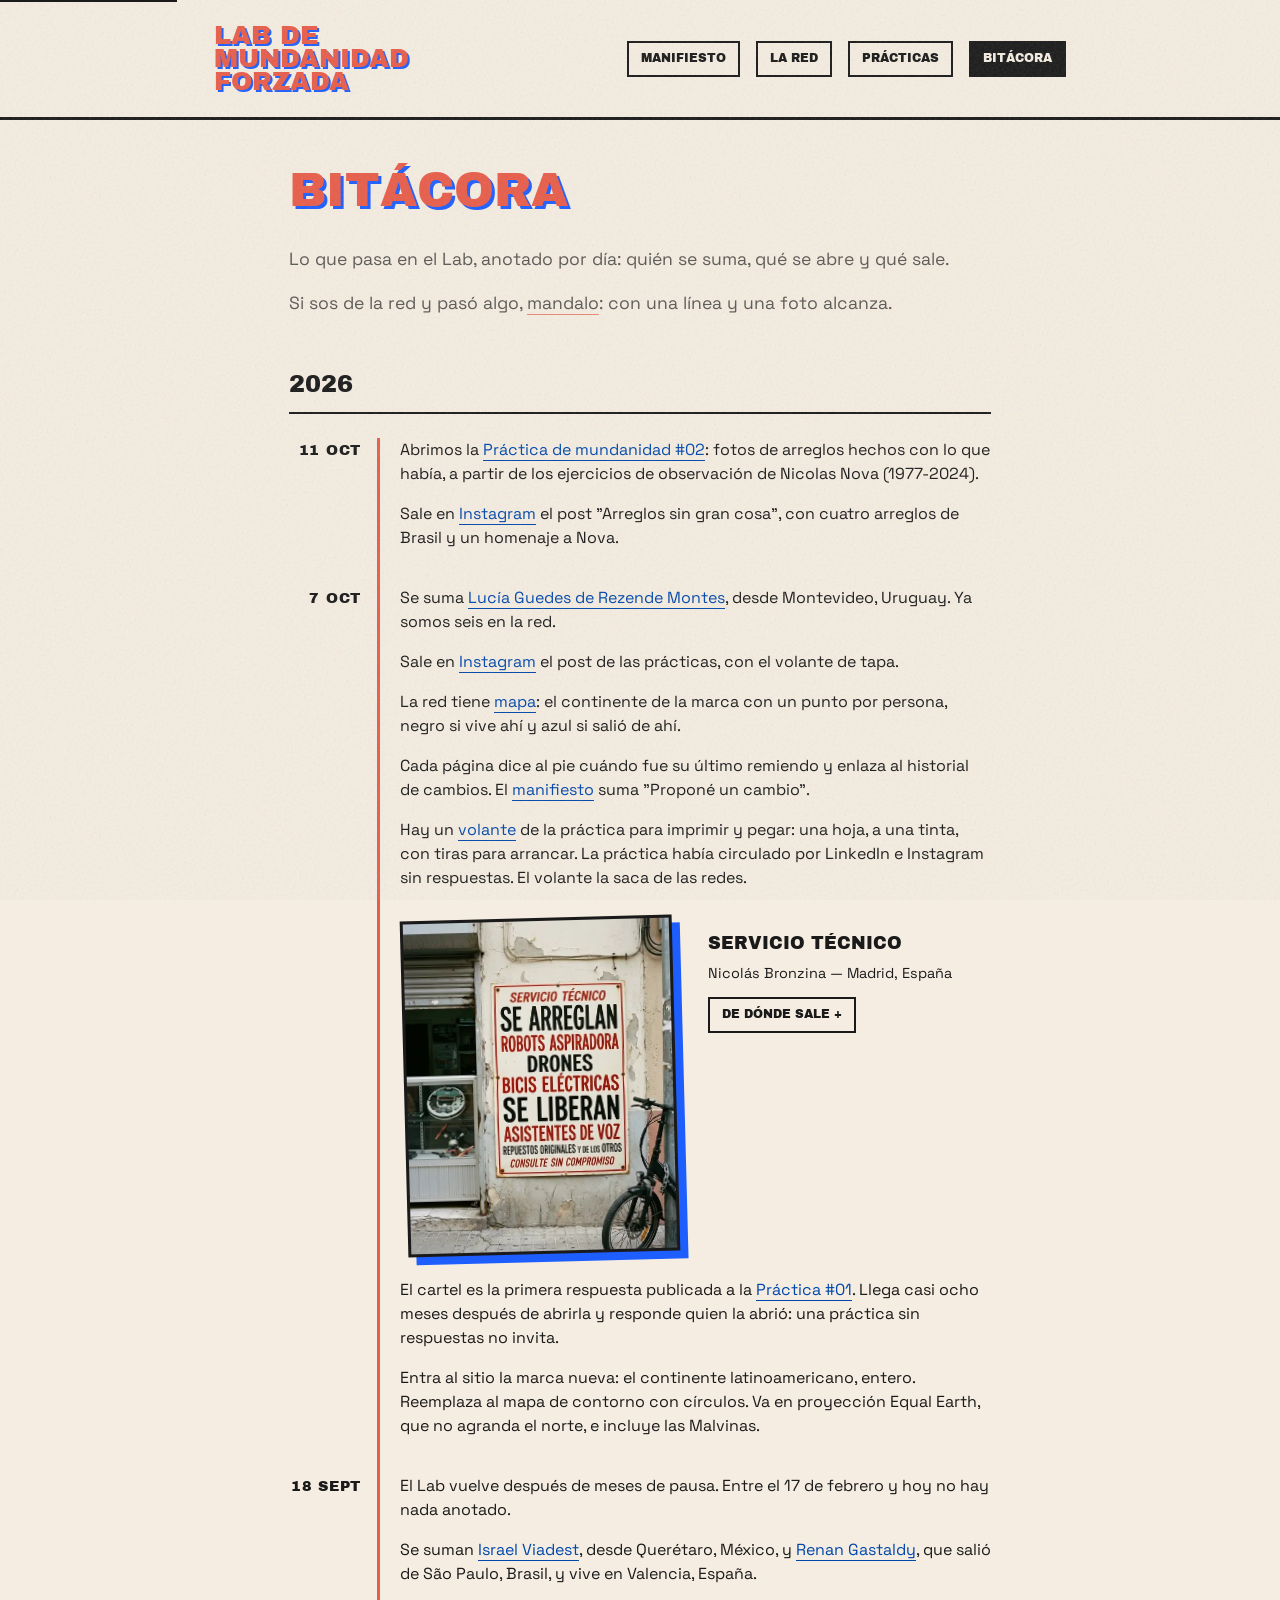
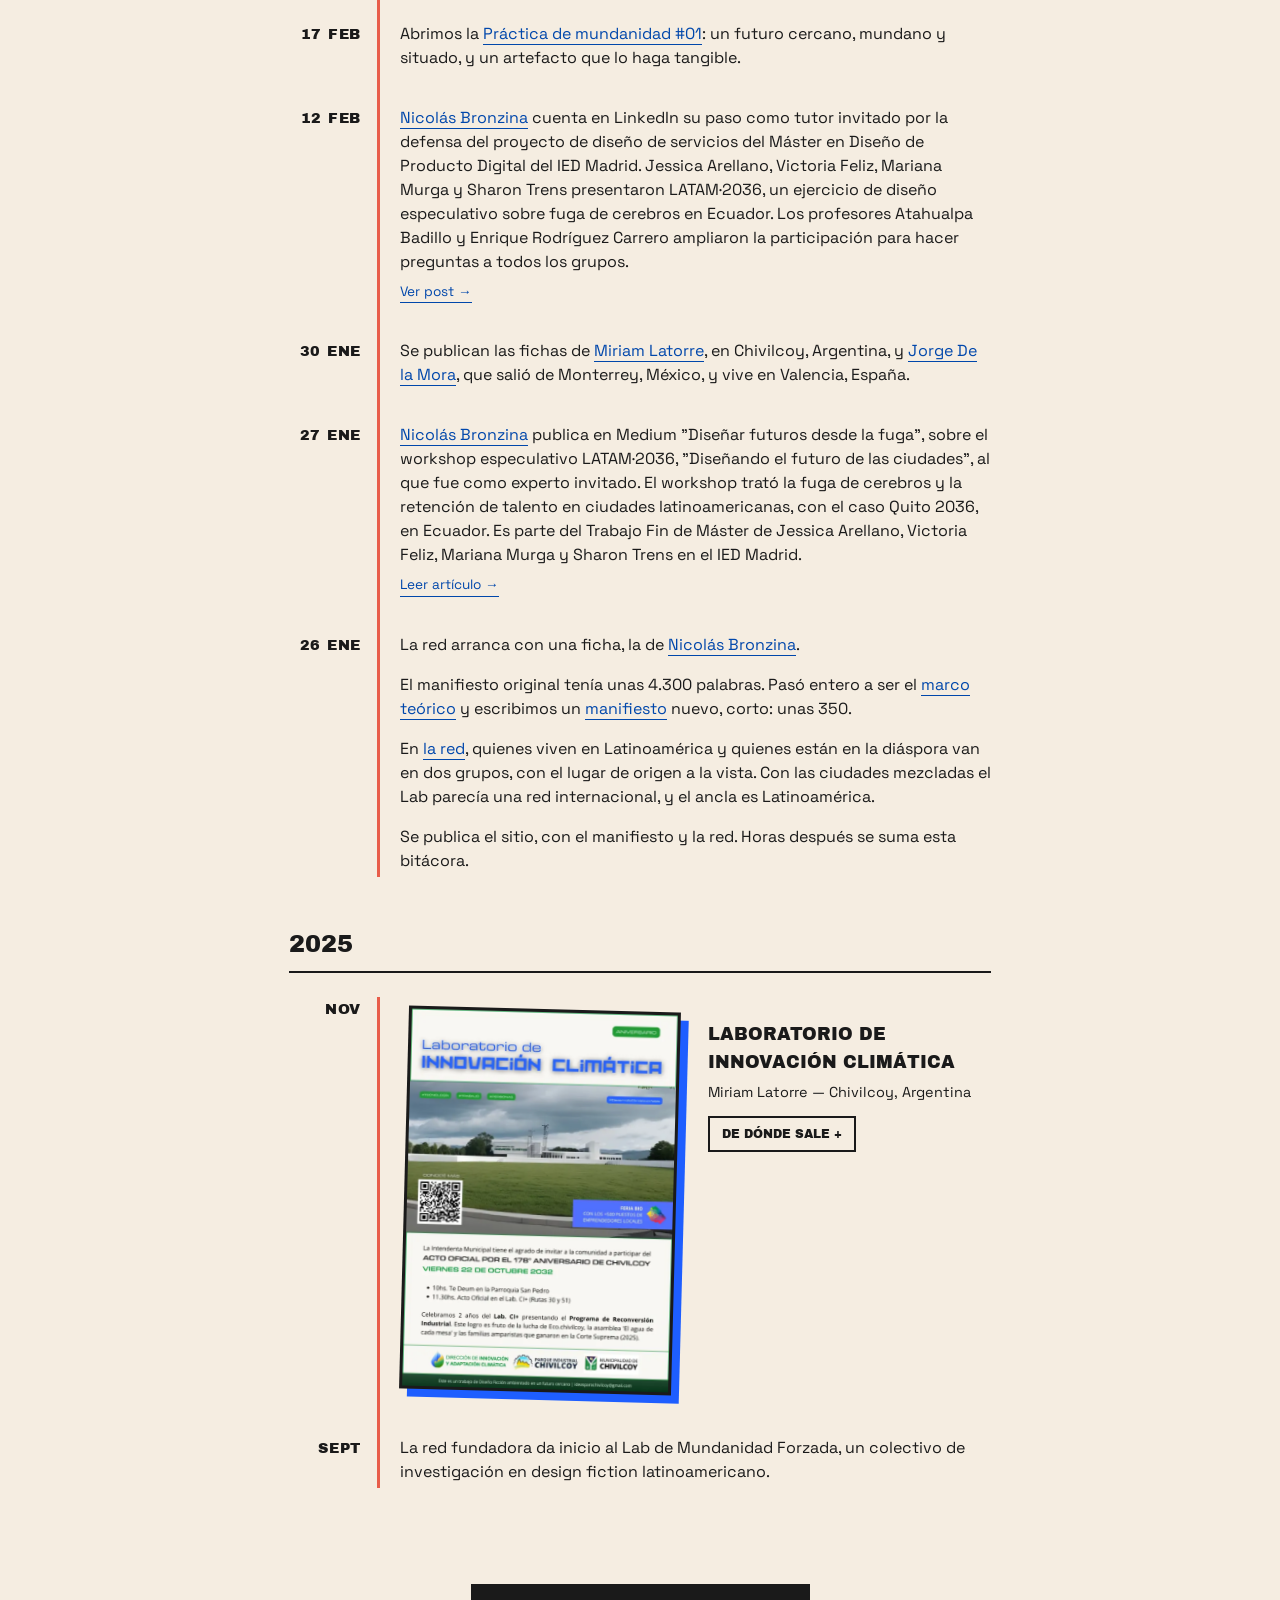
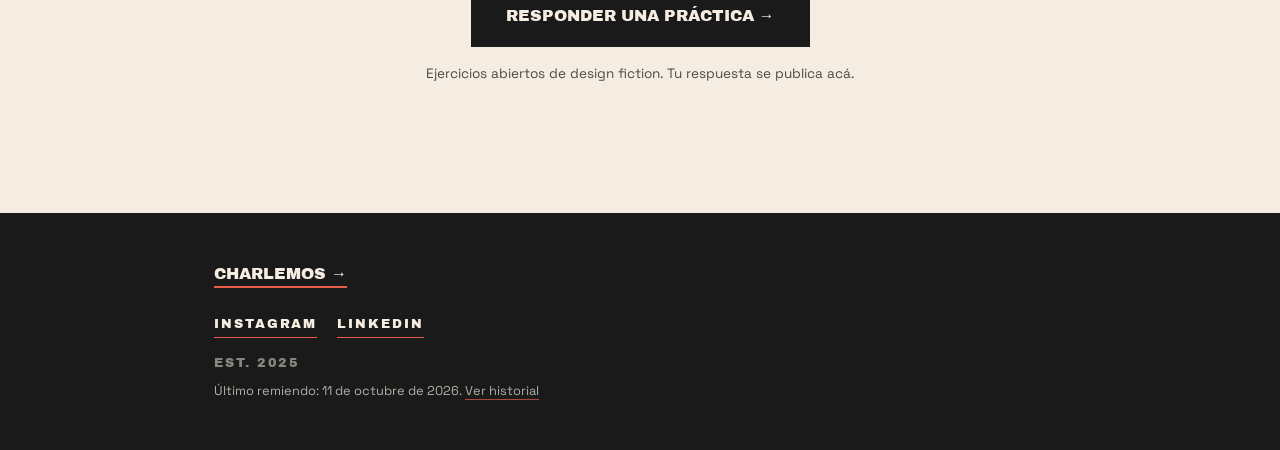
==== commit f675332b: "feat: la bitácora anota el post de Arreglos sin gran cosa Co-Authored-By: Claude Opus 5.5 <noreply@a" ====
--- a/bitacora/index.html
+++ b/bitacora/index.html
@@ -81,6 +81,7 @@
           <h3 class="bitacora-fecha"><a href="#2026-10-11"><time datetime="2026-10-11"><span aria-hidden="true">11 oct</span> <span class="solo-lector">11 de octubre de 2026</span></time></a></h3>
           <ul class="bitacora-notas">
             <li class="bitacora-nota">Abrimos la <a href="/practicas/#practica-02">Práctica de mundanidad #02</a>: fotos de arreglos hechos con lo que había, a partir de los ejercicios de observación de Nicolas Nova (1977-2024).</li>
+            <li class="bitacora-nota">Sale en <a href="https://www.instagram.com/labmundanidadforzada/" target="_blank" rel="noopener noreferrer">Instagram</a> el post "Arreglos sin gran cosa", con cuatro arreglos de Brasil y un homenaje a Nova.</li>
           </ul>
         </article>
 
